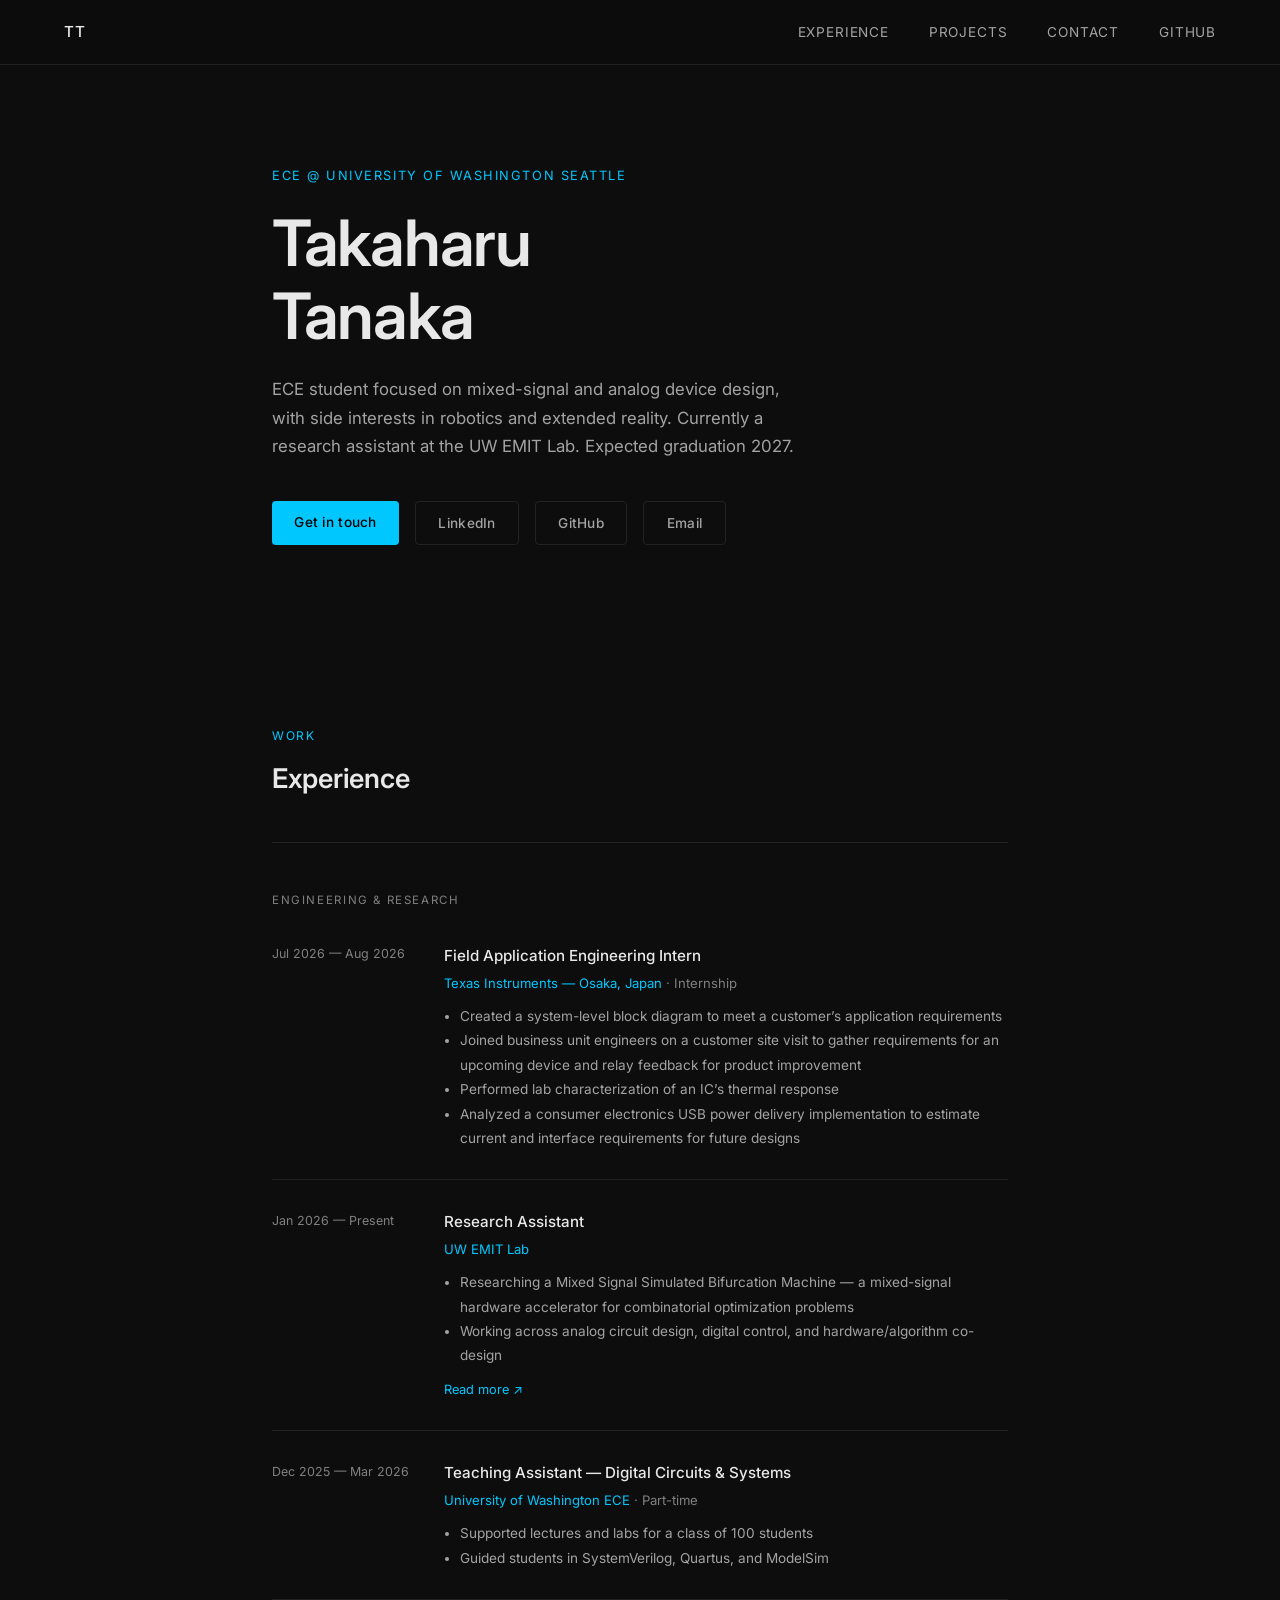
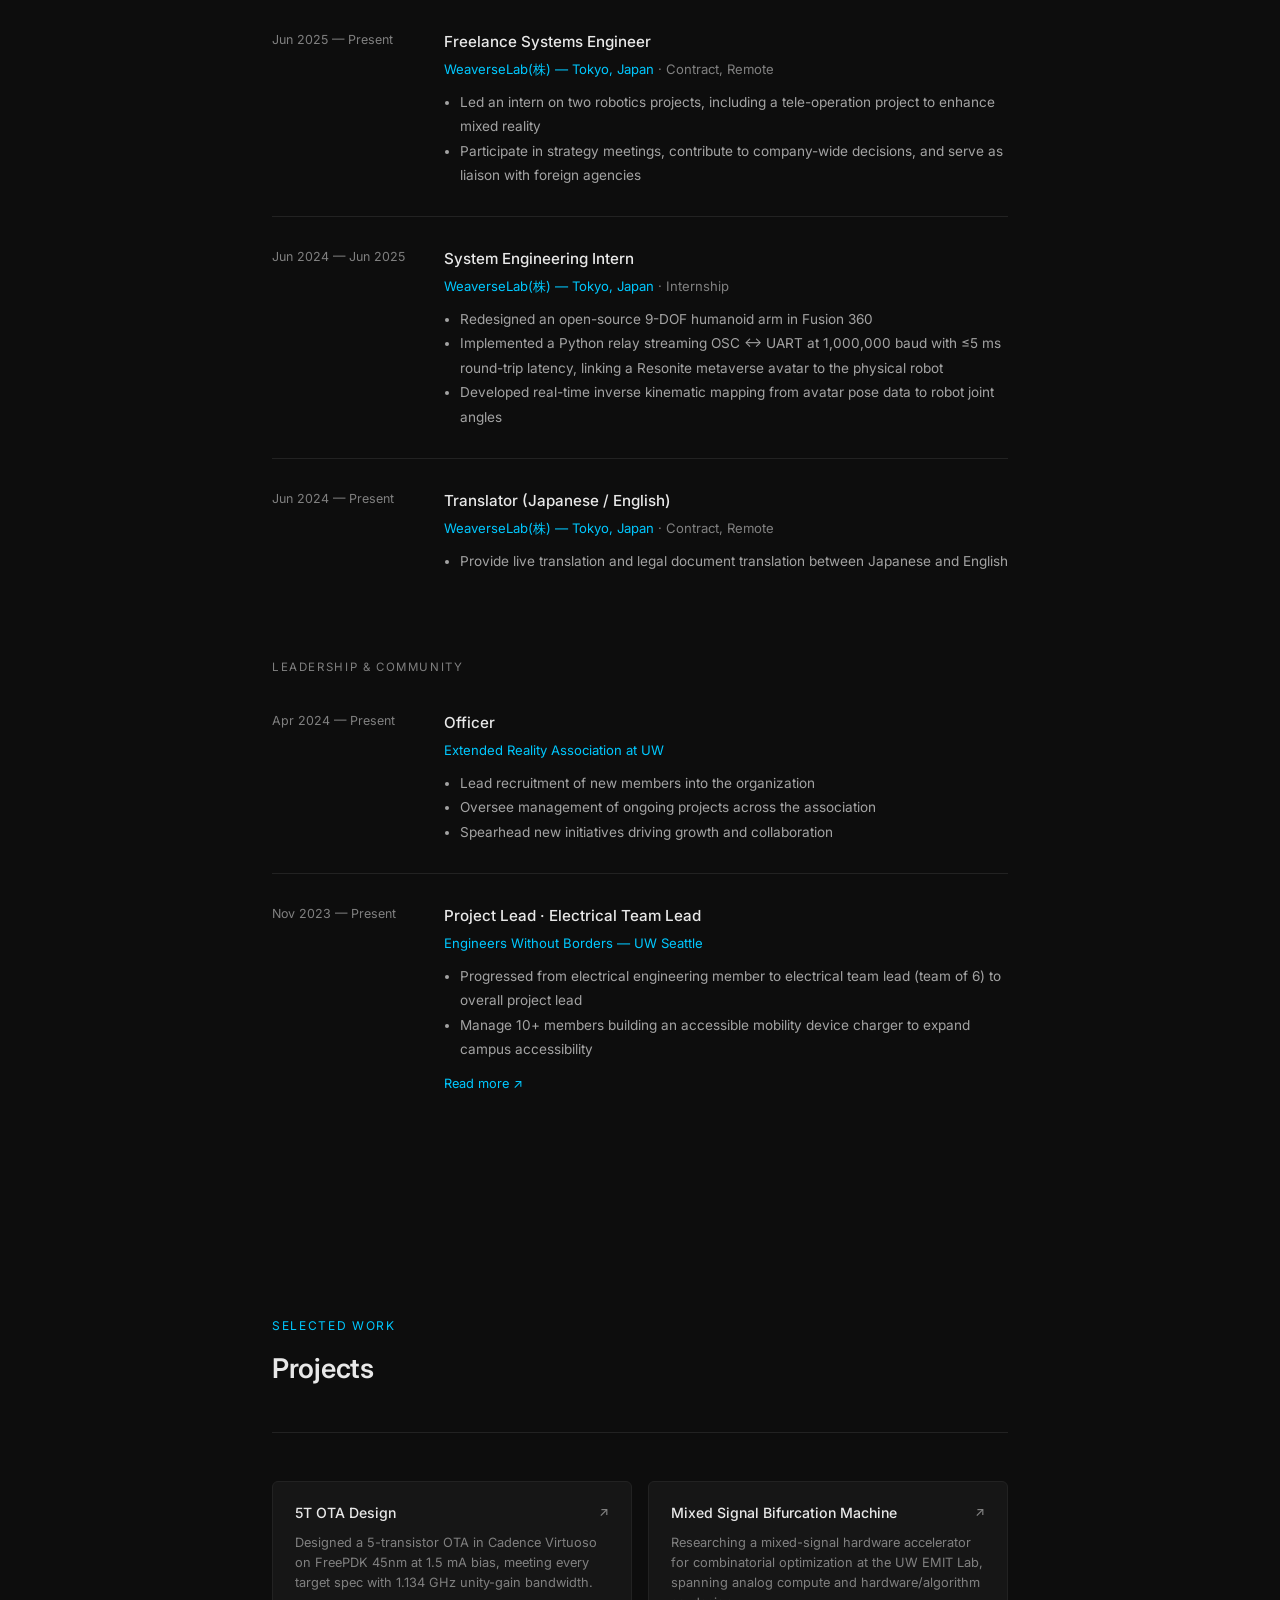
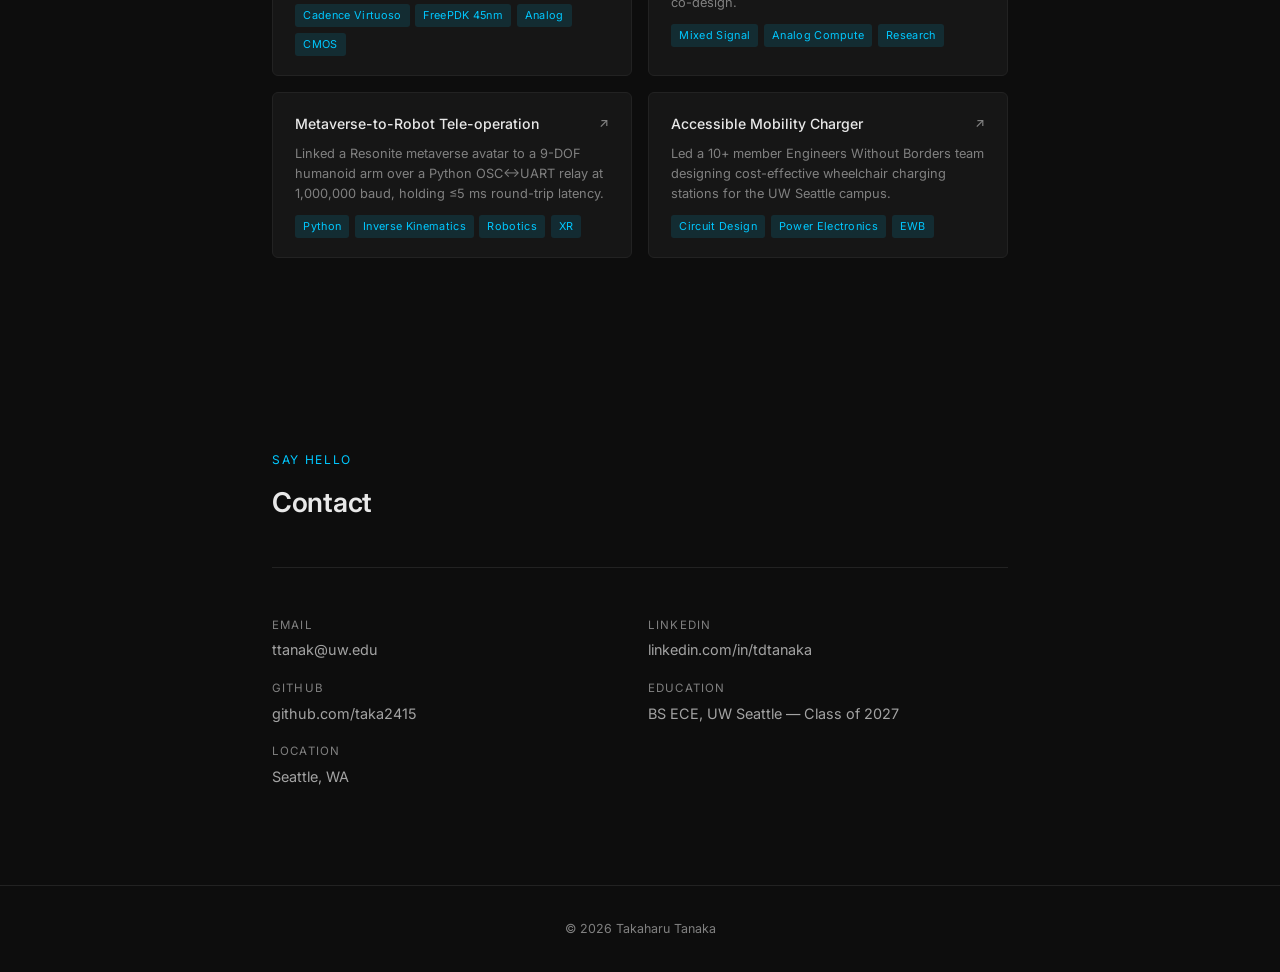
==== index.html @ b6e28c98 "Extract shared stylesheet and fix accessibility, mobile, and metadata gaps - Move the five duplicate" ====
<!DOCTYPE html>
<html lang="en">
<head>
  <meta charset="UTF-8" />
  <meta name="viewport" content="width=device-width, initial-scale=1.0" />
  <title>Takaharu Tanaka — ECE @ UW</title>
  <meta name="description" content="ECE student at the University of Washington focused on mixed-signal and analog design. Research assistant at the UW EMIT Lab, former Texas Instruments FAE intern." />
  <meta property="og:type" content="website" />
  <meta property="og:title" content="Takaharu Tanaka" />
  <meta property="og:description" content="ECE student at the University of Washington focused on mixed-signal and analog design. Research assistant at the UW EMIT Lab, former Texas Instruments FAE intern." />
  <link rel="icon" type="image/svg+xml" href="favicon.svg" />
  <link rel="preconnect" href="https://fonts.googleapis.com" />
  <link rel="preconnect" href="https://fonts.gstatic.com" crossorigin />
  <link href="https://fonts.googleapis.com/css2?family=Inter:wght@400;500;600&display=swap" rel="stylesheet" />
  <link rel="stylesheet" href="style.css" />
</head>
<body>

  <nav>
    <a class="logo" href="#hero">TT</a>
    <ul>
      <li><a href="#experience">Experience</a></li>
      <li><a href="#projects">Projects</a></li>
      <li><a href="#contact">Contact</a></li>
      <li><a href="https://github.com/taka2415" target="_blank" rel="noopener">GitHub</a></li>
    </ul>
  </nav>

  <!-- HERO -->
  <section id="hero">
    <p class="hero-tag">ECE @ University of Washington Seattle</p>
    <h1>Takaharu<br/>Tanaka</h1>
    <p class="hero-desc">
      ECE student focused on mixed-signal and analog device design, with side interests in robotics and extended reality.
      Currently a research assistant at the UW EMIT Lab. Expected graduation 2027.
    </p>
    <div class="hero-links">
      <a class="btn btn-primary" href="#contact">Get in touch</a>
      <a class="btn btn-ghost" href="https://www.linkedin.com/in/tdtanaka" target="_blank" rel="noopener">LinkedIn</a>
      <a class="btn btn-ghost" href="https://github.com/taka2415" target="_blank" rel="noopener">GitHub</a>
      <a class="btn btn-ghost" href="mailto:ttanak@uw.edu">Email</a>
    </div>
  </section>

  <!-- EXPERIENCE -->
  <section id="experience">
    <p class="section-label">Work</p>
    <h2>Experience</h2>
    <div class="divider"></div>
    <p class="group-label">Engineering &amp; Research</p>
    <div class="timeline">

      <div class="timeline-item">
        <div class="timeline-date">Jul 2026 — Aug 2026</div>
        <div class="timeline-content">
          <h3>Field Application Engineering Intern</h3>
          <div class="org-line"><span class="org">Texas Instruments — Osaka, Japan</span> <span class="type">· Internship</span></div>
          <ul>
            <li>Created a system-level block diagram to meet a customer&rsquo;s application requirements</li>
            <li>Joined business unit engineers on a customer site visit to gather requirements for an upcoming device and relay feedback for product improvement</li>
            <li>Performed lab characterization of an IC&rsquo;s thermal response</li>
            <li>Analyzed a consumer electronics USB power delivery implementation to estimate current and interface requirements for future designs</li>
          </ul>
        </div>
      </div>

      <div class="timeline-item">
        <div class="timeline-date">Jan 2026 — Present</div>
        <div class="timeline-content">
          <h3>Research Assistant</h3>
          <div class="org-line"><span class="org">UW EMIT Lab</span></div>
          <ul>
            <li>Researching a Mixed Signal Simulated Bifurcation Machine — a mixed-signal hardware accelerator for combinatorial optimization problems</li>
            <li>Working across analog circuit design, digital control, and hardware/algorithm co-design</li>
          </ul>
          <a class="read-more" href="projects/bifurcation-machine.html">Read more ↗</a>
        </div>
      </div>

      <div class="timeline-item">
        <div class="timeline-date">Dec 2025 — Mar 2026</div>
        <div class="timeline-content">
          <h3>Teaching Assistant — Digital Circuits &amp; Systems</h3>
          <div class="org-line"><span class="org">University of Washington ECE</span> <span class="type">· Part-time</span></div>
          <ul>
            <li>Supported lectures and labs for a class of 100 students</li>
            <li>Guided students in SystemVerilog, Quartus, and ModelSim</li>
          </ul>
        </div>
      </div>

      <div class="timeline-item">
        <div class="timeline-date">Jun 2025 — Present</div>
        <div class="timeline-content">
          <h3>Freelance Systems Engineer</h3>
          <div class="org-line"><span class="org">WeaverseLab(株) — Tokyo, Japan</span> <span class="type">· Contract, Remote</span></div>
          <ul>
            <li>Led an intern on two robotics projects, including a tele-operation project to enhance mixed reality</li>
            <li>Participate in strategy meetings, contribute to company-wide decisions, and serve as liaison with foreign agencies</li>
          </ul>
        </div>
      </div>

      <div class="timeline-item">
        <div class="timeline-date">Jun 2024 — Jun 2025</div>
        <div class="timeline-content">
          <h3>System Engineering Intern</h3>
          <div class="org-line"><span class="org">WeaverseLab(株) — Tokyo, Japan</span> <span class="type">· Internship</span></div>
          <ul>
            <li>Redesigned an open-source 9-DOF humanoid arm in Fusion 360</li>
            <li>Implemented a Python relay streaming OSC ↔ UART at 1,000,000 baud with ≤5 ms round-trip latency, linking a Resonite metaverse avatar to the physical robot</li>
            <li>Developed real-time inverse kinematic mapping from avatar pose data to robot joint angles</li>
          </ul>
        </div>
      </div>

      <div class="timeline-item">
        <div class="timeline-date">Jun 2024 — Present</div>
        <div class="timeline-content">
          <h3>Translator (Japanese / English)</h3>
          <div class="org-line"><span class="org">WeaverseLab(株) — Tokyo, Japan</span> <span class="type">· Contract, Remote</span></div>
          <ul>
            <li>Provide live translation and legal document translation between Japanese and English</li>
          </ul>
        </div>
      </div>

    </div>

    <p class="group-label">Leadership &amp; Community</p>
    <div class="timeline">

      <div class="timeline-item">
        <div class="timeline-date">Apr 2024 — Present</div>
        <div class="timeline-content">
          <h3>Officer</h3>
          <div class="org-line"><span class="org">Extended Reality Association at UW</span></div>
          <ul>
            <li>Lead recruitment of new members into the organization</li>
            <li>Oversee management of ongoing projects across the association</li>
            <li>Spearhead new initiatives driving growth and collaboration</li>
          </ul>
        </div>
      </div>

      <div class="timeline-item">
        <div class="timeline-date">Nov 2023 — Present</div>
        <div class="timeline-content">
          <h3>Project Lead · Electrical Team Lead</h3>
          <div class="org-line"><span class="org">Engineers Without Borders — UW Seattle</span></div>
          <ul>
            <li>Progressed from electrical engineering member to electrical team lead (team of 6) to overall project lead</li>
            <li>Manage 10+ members building an accessible mobility device charger to expand campus accessibility</li>
          </ul>
          <a class="read-more" href="projects/mobility-charger.html">Read more ↗</a>
        </div>
      </div>

    </div>
  </section>

  <!-- PROJECTS -->
  <section id="projects">
    <p class="section-label">Selected Work</p>
    <h2>Projects</h2>
    <div class="divider"></div>

    <div class="projects-grid">

      <a class="card" href="projects/5t-ota.html">
        <h3>5T OTA Design <span class="arrow">↗</span></h3>
        <p>Designed a 5-transistor OTA in Cadence Virtuoso on FreePDK 45nm at 1.5 mA bias, meeting every target spec with 1.134 GHz unity-gain bandwidth.</p>
        <div class="tag-row">
          <span class="tag">Cadence Virtuoso</span>
          <span class="tag">FreePDK 45nm</span>
          <span class="tag">Analog</span>
          <span class="tag">CMOS</span>
        </div>
      </a>

      <a class="card" href="projects/bifurcation-machine.html">
        <h3>Mixed Signal Bifurcation Machine <span class="arrow">↗</span></h3>
        <p>Researching a mixed-signal hardware accelerator for combinatorial optimization at the UW EMIT Lab, spanning analog compute and hardware/algorithm co-design.</p>
        <div class="tag-row">
          <span class="tag">Mixed Signal</span>
          <span class="tag">Analog Compute</span>
          <span class="tag">Research</span>
        </div>
      </a>

      <a class="card" href="projects/tele-operation.html">
        <h3>Metaverse-to-Robot Tele-operation <span class="arrow">↗</span></h3>
        <p>Linked a Resonite metaverse avatar to a 9-DOF humanoid arm over a Python OSC↔UART relay at 1,000,000 baud, holding ≤5 ms round-trip latency.</p>
        <div class="tag-row">
          <span class="tag">Python</span>
          <span class="tag">Inverse Kinematics</span>
          <span class="tag">Robotics</span>
          <span class="tag">XR</span>
        </div>
      </a>

      <a class="card" href="projects/mobility-charger.html">
        <h3>Accessible Mobility Charger <span class="arrow">↗</span></h3>
        <p>Led a 10+ member Engineers Without Borders team designing cost-effective wheelchair charging stations for the UW Seattle campus.</p>
        <div class="tag-row">
          <span class="tag">Circuit Design</span>
          <span class="tag">Power Electronics</span>
          <span class="tag">EWB</span>
        </div>
      </a>

    </div>
  </section>


  <!-- CONTACT -->
  <section id="contact">
    <p class="section-label">Say hello</p>
    <h2>Contact</h2>
    <div class="divider"></div>
    <div class="contact-grid">
      <div class="contact-item">
        <span class="label">Email</span>
        <a href="mailto:ttanak@uw.edu">ttanak@uw.edu</a>
      </div>
      <div class="contact-item">
        <span class="label">LinkedIn</span>
        <a href="https://www.linkedin.com/in/tdtanaka" target="_blank" rel="noopener">linkedin.com/in/tdtanaka</a>
      </div>
      <div class="contact-item">
        <span class="label">GitHub</span>
        <a href="https://github.com/taka2415" target="_blank" rel="noopener">github.com/taka2415</a>
      </div>
      <div class="contact-item">
        <span class="label">Education</span>
        <span class="value">BS ECE, UW Seattle — Class of 2027</span>
      </div>
      <div class="contact-item">
        <span class="label">Location</span>
        <span class="value">Seattle, WA</span>
      </div>
    </div>
  </section>

  <footer>
    &copy; 2026 Takaharu Tanaka
  </footer>

</body>
</html>
---- style.css ----
*, *::before, *::after { box-sizing: border-box; margin: 0; padding: 0; }

:root {
  --bg: #0d0d0d;
  --surface: #161616;
  --border: #222;
  --accent: #00c8ff;
  --accent-dim: rgba(0, 200, 255, 0.12);
  --text: #e8e8e8;
  --muted: #808080;
  --sub: #a3a3a3;
}

html { scroll-behavior: smooth; }

body {
  background: var(--bg);
  color: var(--text);
  font-family: 'Inter', sans-serif;
  font-size: 15px;
  line-height: 1.7;
}

/* NAV */
nav {
  position: fixed;
  top: 0; left: 0; right: 0;
  z-index: 100;
  display: flex;
  justify-content: space-between;
  align-items: center;
  padding: 1.2rem 4rem;
  background: rgba(13, 13, 13, 0.85);
  backdrop-filter: blur(12px);
  border-bottom: 1px solid var(--border);
}

nav .logo {
  font-size: 0.95rem;
  font-weight: 500;
  letter-spacing: 0.04em;
  color: var(--text);
  text-decoration: none;
}

nav ul {
  list-style: none;
  display: flex;
  gap: 2.5rem;
}

nav ul a {
  color: var(--sub);
  text-decoration: none;
  font-size: 0.85rem;
  letter-spacing: 0.06em;
  text-transform: uppercase;
  transition: color 0.2s;
}

nav ul a:hover { color: var(--accent); }

/* SECTIONS */
section {
  max-width: 800px;
  margin: 0 auto;
  padding: 6rem 2rem;
}

/* HERO */
#hero {
  min-height: 70vh;
  display: flex;
  flex-direction: column;
  justify-content: center;
  padding-top: 8rem;
  padding-bottom: 3rem;
}

.hero-tag {
  font-size: 0.8rem;
  letter-spacing: 0.12em;
  text-transform: uppercase;
  color: var(--accent);
  margin-bottom: 1.2rem;
}

h1 {
  font-size: clamp(2.4rem, 6vw, 4rem);
  font-weight: 600;
  line-height: 1.15;
  letter-spacing: -0.02em;
  margin-bottom: 1.4rem;
}

.hero-desc {
  font-size: 1.05rem;
  color: var(--sub);
  max-width: 540px;
  margin-bottom: 2.5rem;
}

.hero-links {
  display: flex;
  gap: 1rem;
  flex-wrap: wrap;
}

.btn {
  display: inline-block;
  padding: 0.6rem 1.4rem;
  border-radius: 4px;
  font-size: 0.85rem;
  font-weight: 500;
  text-decoration: none;
  transition: all 0.2s;
  letter-spacing: 0.02em;
}

.btn-primary {
  background: var(--accent);
  color: #000;
}

.btn-primary:hover { opacity: 0.85; }

.btn-ghost {
  border: 1px solid var(--border);
  color: var(--sub);
}

.btn-ghost:hover { border-color: var(--accent); color: var(--accent); }

/* SECTION HEADINGS */
.section-label {
  font-size: 0.75rem;
  letter-spacing: 0.14em;
  text-transform: uppercase;
  color: var(--accent);
  margin-bottom: 0.6rem;
}

h2 {
  font-size: 1.7rem;
  font-weight: 600;
  letter-spacing: -0.01em;
  margin-bottom: 2.5rem;
  color: var(--text);
}

/* DIVIDER */
.divider {
  width: 100%;
  height: 1px;
  background: var(--border);
  margin-bottom: 3rem;
}

/* EXPERIENCE */
.timeline { display: flex; flex-direction: column; gap: 0; }

.timeline-item {
  display: grid;
  grid-template-columns: 140px 1fr;
  gap: 0 2rem;
  padding: 1.8rem 0;
  border-bottom: 1px solid var(--border);
}

.timeline-item:last-child { border-bottom: none; }

.timeline-date {
  font-size: 0.78rem;
  color: var(--muted);
  padding-top: 0.15rem;
  line-height: 1.5;
}

.timeline-content h3 {
  font-size: 0.95rem;
  font-weight: 500;
  color: var(--text);
  margin-bottom: 0.2rem;
}

.timeline-content .org-line {
  font-size: 0.82rem;
  margin-bottom: 0.6rem;
}

.timeline-content .org { color: var(--accent); }

.timeline-content .type { color: var(--muted); }

.group-label {
  font-size: 0.72rem;
  letter-spacing: 0.14em;
  text-transform: uppercase;
  color: var(--muted);
  margin-bottom: 0.2rem;
}

.timeline + .group-label { margin-top: 3.5rem; }

.timeline-content .read-more {
  display: inline-block;
  margin-top: 0.7rem;
  font-size: 0.8rem;
  color: var(--accent);
  text-decoration: none;
}

.timeline-content .read-more:hover { text-decoration: underline; }

.timeline-content p {
  font-size: 0.85rem;
  color: var(--sub);
  line-height: 1.65;
}

.timeline-content p a {
  color: var(--accent);
  text-decoration: none;
  white-space: nowrap;
}

.timeline-content p a:hover { text-decoration: underline; }

.timeline-content ul {
  margin-top: 0.4rem;
  padding-left: 1rem;
  font-size: 0.85rem;
  color: var(--sub);
  line-height: 1.8;
}

/* PROJECTS (cards) */
.projects-grid {
  display: grid;
  grid-template-columns: 1fr 1fr;
  gap: 1rem;
}

.card {
  background: var(--surface);
  border: 1px solid var(--border);
  border-radius: 6px;
  padding: 1.2rem 1.4rem;
  text-decoration: none;
  display: flex;
  flex-direction: column;
  gap: 0.5rem;
  transition: border-color 0.2s, transform 0.2s;
}

.card:hover { border-color: var(--accent); transform: translateY(-2px); }

.card h3 {
  font-size: 0.88rem;
  font-weight: 500;
  color: var(--text);
  display: flex;
  justify-content: space-between;
  align-items: flex-start;
  gap: 0.5rem;
}

.card h3 .arrow {
  color: var(--muted);
  font-size: 0.8rem;
  flex-shrink: 0;
  transition: color 0.2s;
}

.card:hover h3 .arrow { color: var(--accent); }

.card p {
  font-size: 0.8rem;
  color: var(--muted);
  line-height: 1.55;
}

.tag-row { display: flex; flex-wrap: wrap; gap: 0.35rem; margin-top: 0.2rem; }

.tag {
  font-size: 0.68rem;
  background: var(--accent-dim);
  color: var(--accent);
  padding: 0.15rem 0.5rem;
  border-radius: 3px;
  letter-spacing: 0.03em;
}

/* CONTACT */
.contact-grid {
  display: grid;
  grid-template-columns: 1fr 1fr;
  gap: 1rem;
}

.contact-item {
  display: flex;
  flex-direction: column;
  gap: 0.2rem;
}

.contact-item .label {
  font-size: 0.72rem;
  text-transform: uppercase;
  letter-spacing: 0.1em;
  color: var(--muted);
}

.contact-item a,
.contact-item .value {
  color: var(--sub);
  text-decoration: none;
  font-size: 0.9rem;
  transition: color 0.2s;
}

.contact-item a:hover { color: var(--accent); }

/* FOOTER */
footer {
  text-align: center;
  padding: 2rem;
  font-size: 0.78rem;
  color: var(--muted);
  border-top: 1px solid var(--border);
}

/* PROJECT PAGES (body.project) */
.project nav a {
  color: var(--sub);
  text-decoration: none;
  font-size: 0.85rem;
  transition: color 0.2s;
}

.project nav a:hover { color: var(--accent); }

.project main { max-width: 760px; margin: 0 auto; padding: 8rem 2rem 6rem; }

.project-tag {
  font-size: 0.75rem;
  letter-spacing: 0.12em;
  text-transform: uppercase;
  color: var(--accent);
  margin-bottom: 0.8rem;
}

.project h1 {
  font-size: clamp(1.8rem, 4vw, 2.6rem);
  line-height: 1.3;
  margin-bottom: 0.8rem;
}

.project h2 { font-size: 1.05rem; font-weight: 500; letter-spacing: normal; margin-bottom: 1rem; }

.project p { font-size: 0.9rem; color: var(--sub); line-height: 1.75; margin-bottom: 1rem; }

.project p.project-tag { font-size: 0.75rem; color: var(--accent); line-height: 1.7; margin-bottom: 0.8rem; }

.project main ul { padding-left: 1.2rem; margin-bottom: 1rem; }

.project main ul li { font-size: 0.9rem; color: var(--sub); line-height: 1.8; }

.project .divider { margin: 2.5rem 0; }

.project .tag-row { gap: 0.4rem; margin-top: 0.5rem; }

.project .tag { font-size: 0.72rem; padding: 0.2rem 0.6rem; }

.meta { font-size: 0.82rem; color: var(--muted); margin-bottom: 2.5rem; }

.meta span { display: inline-block; margin-right: 1.2rem; }

.highlight-box {
  background: var(--surface);
  border: 1px solid var(--border);
  border-left: 3px solid var(--accent);
  border-radius: 4px;
  padding: 1.2rem 1.4rem;
  margin-bottom: 1.5rem;
}

.highlight-box p { margin-bottom: 0; }

.highlight-box strong { color: var(--text); }

.table-wrap { overflow-x: auto; margin-bottom: 1.5rem; }

.specs-table { width: 100%; border-collapse: collapse; font-size: 0.82rem; }

.specs-table thead tr { border-bottom: 1px solid var(--border); }

.specs-table th {
  text-align: left;
  padding: 0.5rem 0.8rem;
  color: var(--muted);
  font-weight: 500;
  font-size: 0.72rem;
  letter-spacing: 0.08em;
  text-transform: uppercase;
}

.specs-table td { padding: 0.5rem 0.8rem; color: var(--sub); border-bottom: 1px solid rgba(34, 34, 34, 0.6); }

.specs-table td:last-child { color: var(--accent); font-variant-numeric: tabular-nums; }

.specs-table tr:last-child td { border-bottom: none; }

.stat-row { display: grid; grid-template-columns: repeat(3, 1fr); gap: 1rem; margin-bottom: 1.5rem; }

.stat { background: var(--surface); border: 1px solid var(--border); border-radius: 6px; padding: 1rem; text-align: center; }

.stat .value { font-size: 1.3rem; font-weight: 600; color: var(--accent); display: block; }

.stat .label { font-size: 0.72rem; color: var(--muted); text-transform: uppercase; letter-spacing: 0.08em; }

.role-timeline { display: flex; flex-direction: column; gap: 0; }

.role-item { display: grid; grid-template-columns: 150px 1fr; gap: 0 1.5rem; padding: 1.2rem 0; border-bottom: 1px solid var(--border); }

.role-item:last-child { border-bottom: none; }

.role-date { font-size: 0.78rem; color: var(--muted); }

.role-content h3 { font-size: 0.88rem; font-weight: 500; color: var(--text); margin-bottom: 0.3rem; }

.role-content p { margin-bottom: 0; }

/* RESPONSIVE */
@media (max-width: 640px) {
  nav { padding: 1rem 1.25rem; }
  nav ul { gap: 1rem; }
  nav ul a { font-size: 0.75rem; letter-spacing: 0.04em; }
  .timeline-item { grid-template-columns: 1fr; gap: 0.3rem; }
  .projects-grid { grid-template-columns: 1fr; }
  .contact-grid { grid-template-columns: 1fr; }
  .project main { padding: 6.5rem 1.25rem 4rem; }
  .role-item { grid-template-columns: 1fr; gap: 0.3rem; }
  .stat-row { gap: 0.5rem; }
  .stat { padding: 0.8rem 0.4rem; }
  .stat .value { font-size: 1.05rem; }
  .stat .label { font-size: 0.62rem; letter-spacing: 0.04em; display: block; line-height: 1.4; }
}
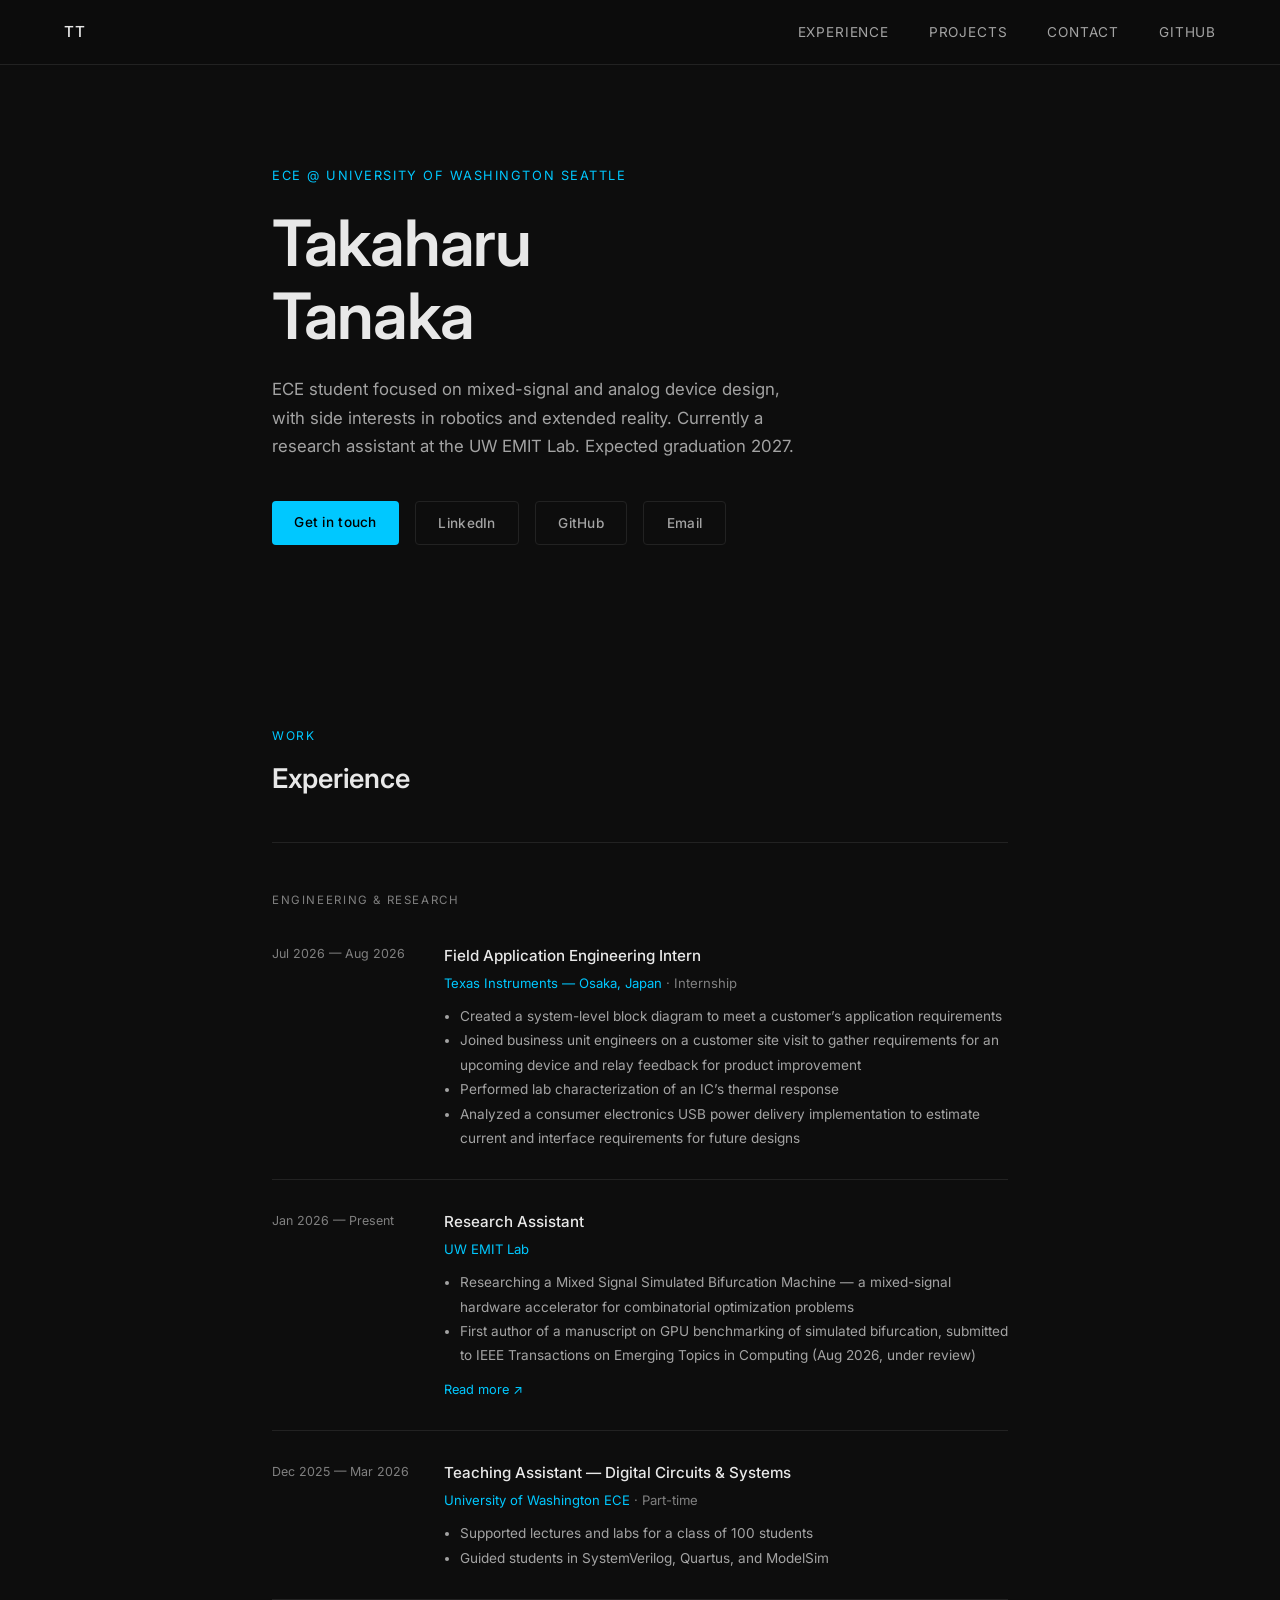
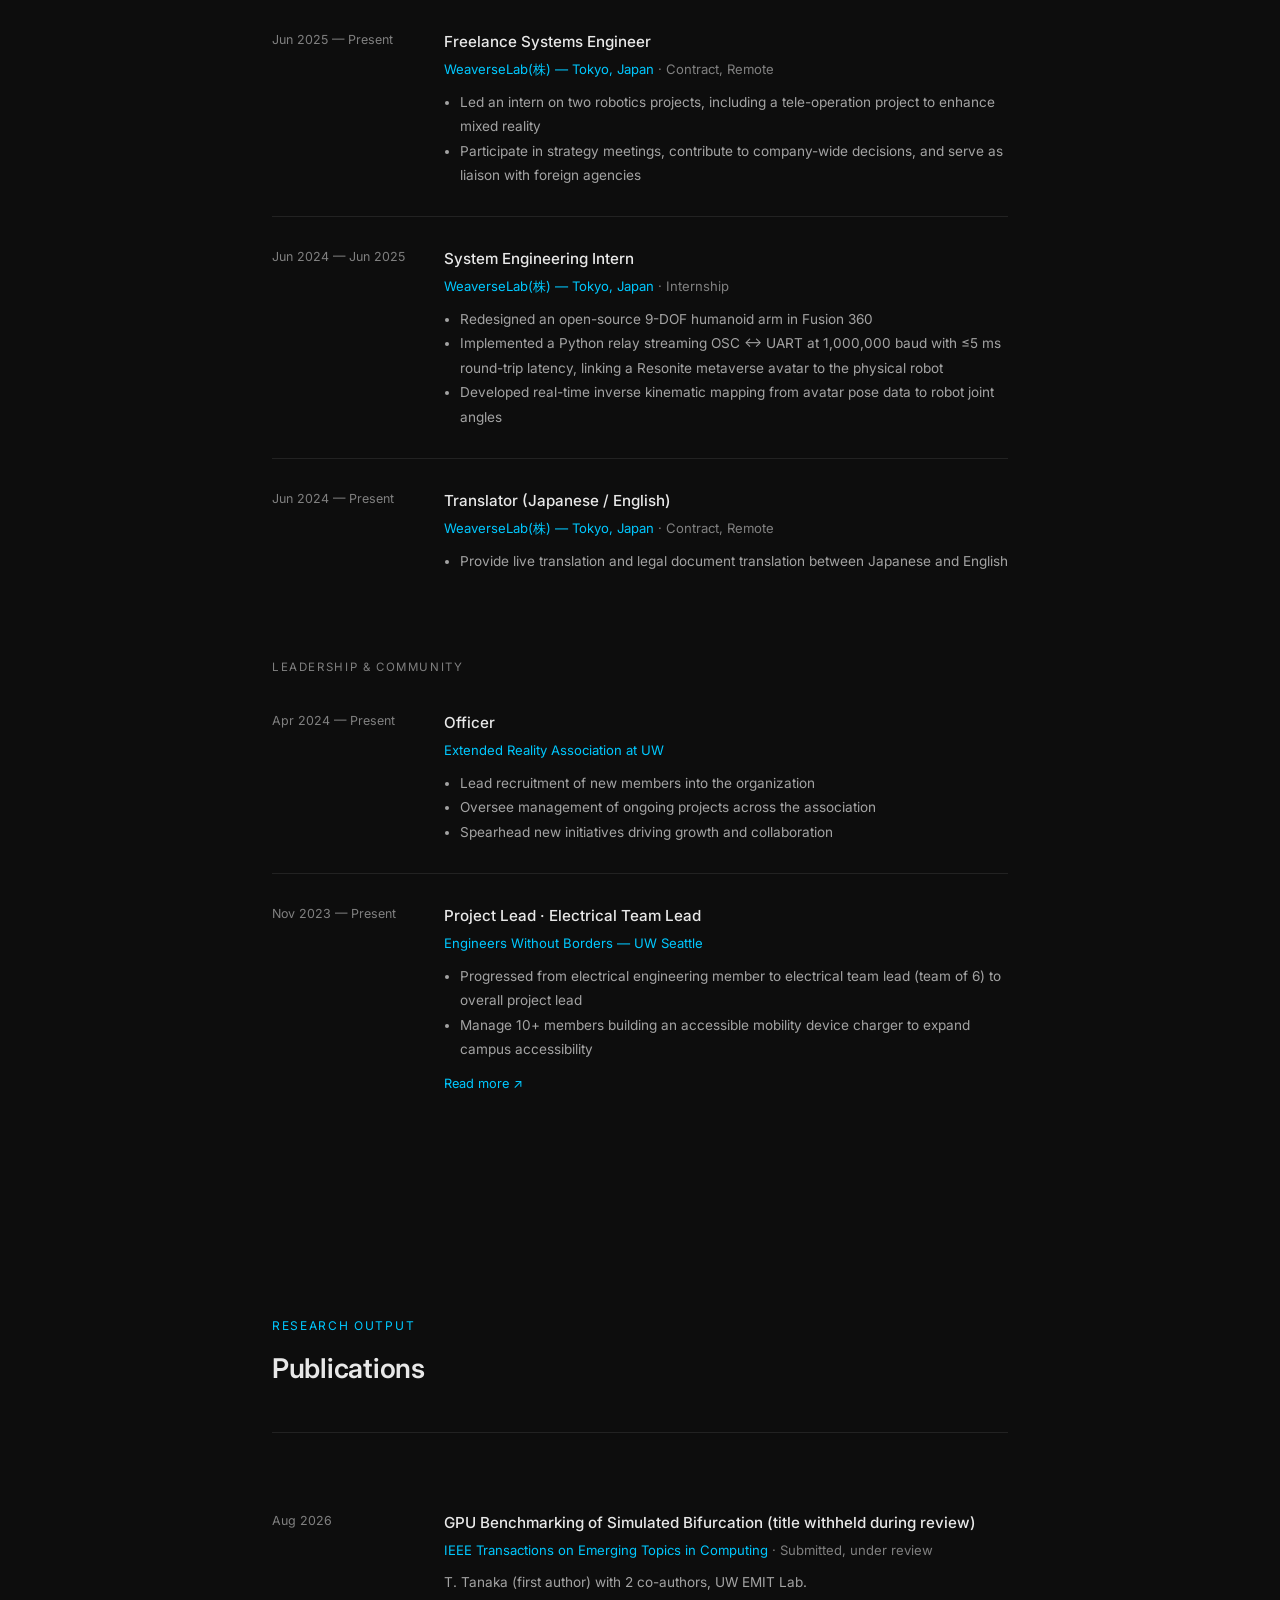
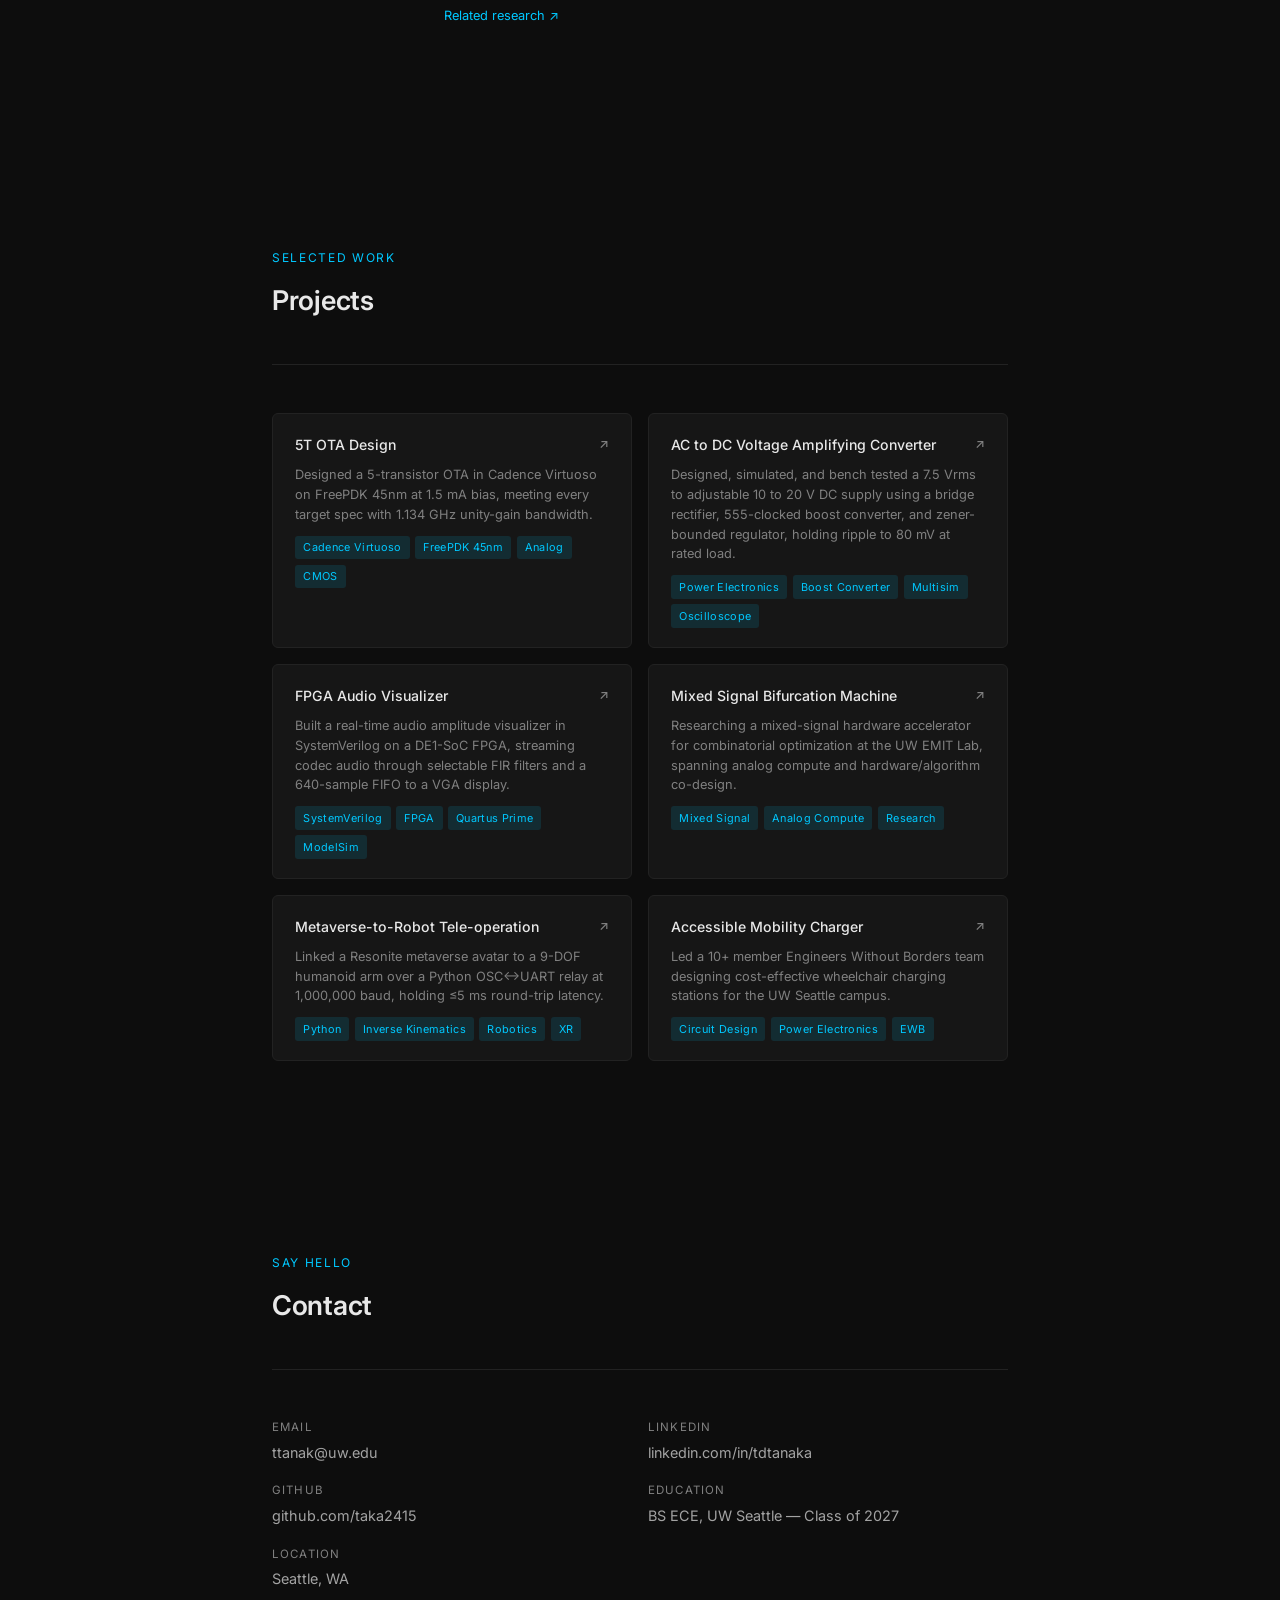
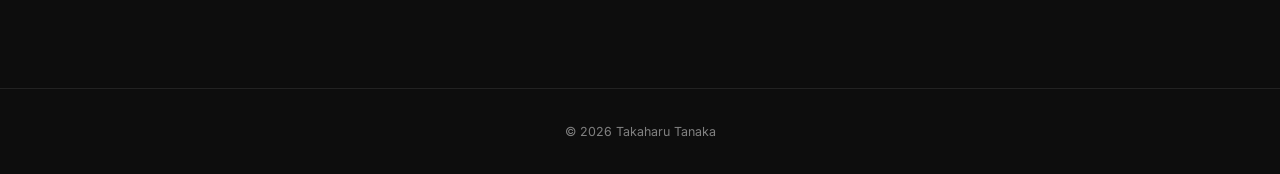
==== commit 56d23f4a: "Add publication entry and two course projects with figures - Publications section: first-author manu" ====
--- a/index.html
+++ b/index.html
@@ -71,7 +71,7 @@
           <div class="org-line"><span class="org">UW EMIT Lab</span></div>
           <ul>
             <li>Researching a Mixed Signal Simulated Bifurcation Machine — a mixed-signal hardware accelerator for combinatorial optimization problems</li>
-            <li>Working across analog circuit design, digital control, and hardware/algorithm co-design</li>
+            <li>First author of a manuscript on GPU benchmarking of simulated bifurcation, submitted to IEEE Transactions on Emerging Topics in Computing (Aug 2026, under review)</li>
           </ul>
           <a class="read-more" href="projects/bifurcation-machine.html">Read more ↗</a>
         </div>
@@ -153,6 +153,26 @@
             <li>Manage 10+ members building an accessible mobility device charger to expand campus accessibility</li>
           </ul>
           <a class="read-more" href="projects/mobility-charger.html">Read more ↗</a>
+        </div>
+      </div>
+
+    </div>
+  </section>
+
+  <!-- PUBLICATIONS -->
+  <section id="publications">
+    <p class="section-label">Research Output</p>
+    <h2>Publications</h2>
+    <div class="divider"></div>
+    <div class="timeline">
+
+      <div class="timeline-item">
+        <div class="timeline-date">Aug 2026</div>
+        <div class="timeline-content">
+          <h3>GPU Benchmarking of Simulated Bifurcation (title withheld during review)</h3>
+          <div class="org-line"><span class="org">IEEE Transactions on Emerging Topics in Computing</span> <span class="type">· Submitted, under review</span></div>
+          <p>T. Tanaka (first author) with 2 co-authors, UW EMIT Lab.</p>
+          <a class="read-more" href="projects/bifurcation-machine.html">Related research ↗</a>
         </div>
       </div>
 
@@ -178,6 +198,28 @@
         </div>
       </a>
 
+      <a class="card" href="projects/ac-dc-converter.html">
+        <h3>AC to DC Voltage Amplifying Converter <span class="arrow">↗</span></h3>
+        <p>Designed, simulated, and bench tested a 7.5 Vrms to adjustable 10 to 20 V DC supply using a bridge rectifier, 555-clocked boost converter, and zener-bounded regulator, holding ripple to 80 mV at rated load.</p>
+        <div class="tag-row">
+          <span class="tag">Power Electronics</span>
+          <span class="tag">Boost Converter</span>
+          <span class="tag">Multisim</span>
+          <span class="tag">Oscilloscope</span>
+        </div>
+      </a>
+
+      <a class="card" href="projects/audio-visualizer.html">
+        <h3>FPGA Audio Visualizer <span class="arrow">↗</span></h3>
+        <p>Built a real-time audio amplitude visualizer in SystemVerilog on a DE1-SoC FPGA, streaming codec audio through selectable FIR filters and a 640-sample FIFO to a VGA display.</p>
+        <div class="tag-row">
+          <span class="tag">SystemVerilog</span>
+          <span class="tag">FPGA</span>
+          <span class="tag">Quartus Prime</span>
+          <span class="tag">ModelSim</span>
+        </div>
+      </a>
+
       <a class="card" href="projects/bifurcation-machine.html">
         <h3>Mixed Signal Bifurcation Machine <span class="arrow">↗</span></h3>
         <p>Researching a mixed-signal hardware accelerator for combinatorial optimization at the UW EMIT Lab, spanning analog compute and hardware/algorithm co-design.</p>
--- a/style.css
+++ b/style.css
@@ -388,6 +388,22 @@
 .highlight-box p { margin-bottom: 0; }
 
 .highlight-box strong { color: var(--text); }
+
+.project main li strong { color: var(--text); font-weight: 500; }
+
+figure { margin: 1.5rem 0; }
+
+figure img {
+  display: block;
+  width: 100%;
+  height: auto;
+  border: 1px solid var(--border);
+  border-radius: 6px;
+}
+
+figure img.on-white { background: #fff; padding: 0.5rem; }
+
+figcaption { font-size: 0.78rem; color: var(--muted); margin-top: 0.5rem; line-height: 1.5; }
 
 .table-wrap { overflow-x: auto; margin-bottom: 1.5rem; }
 
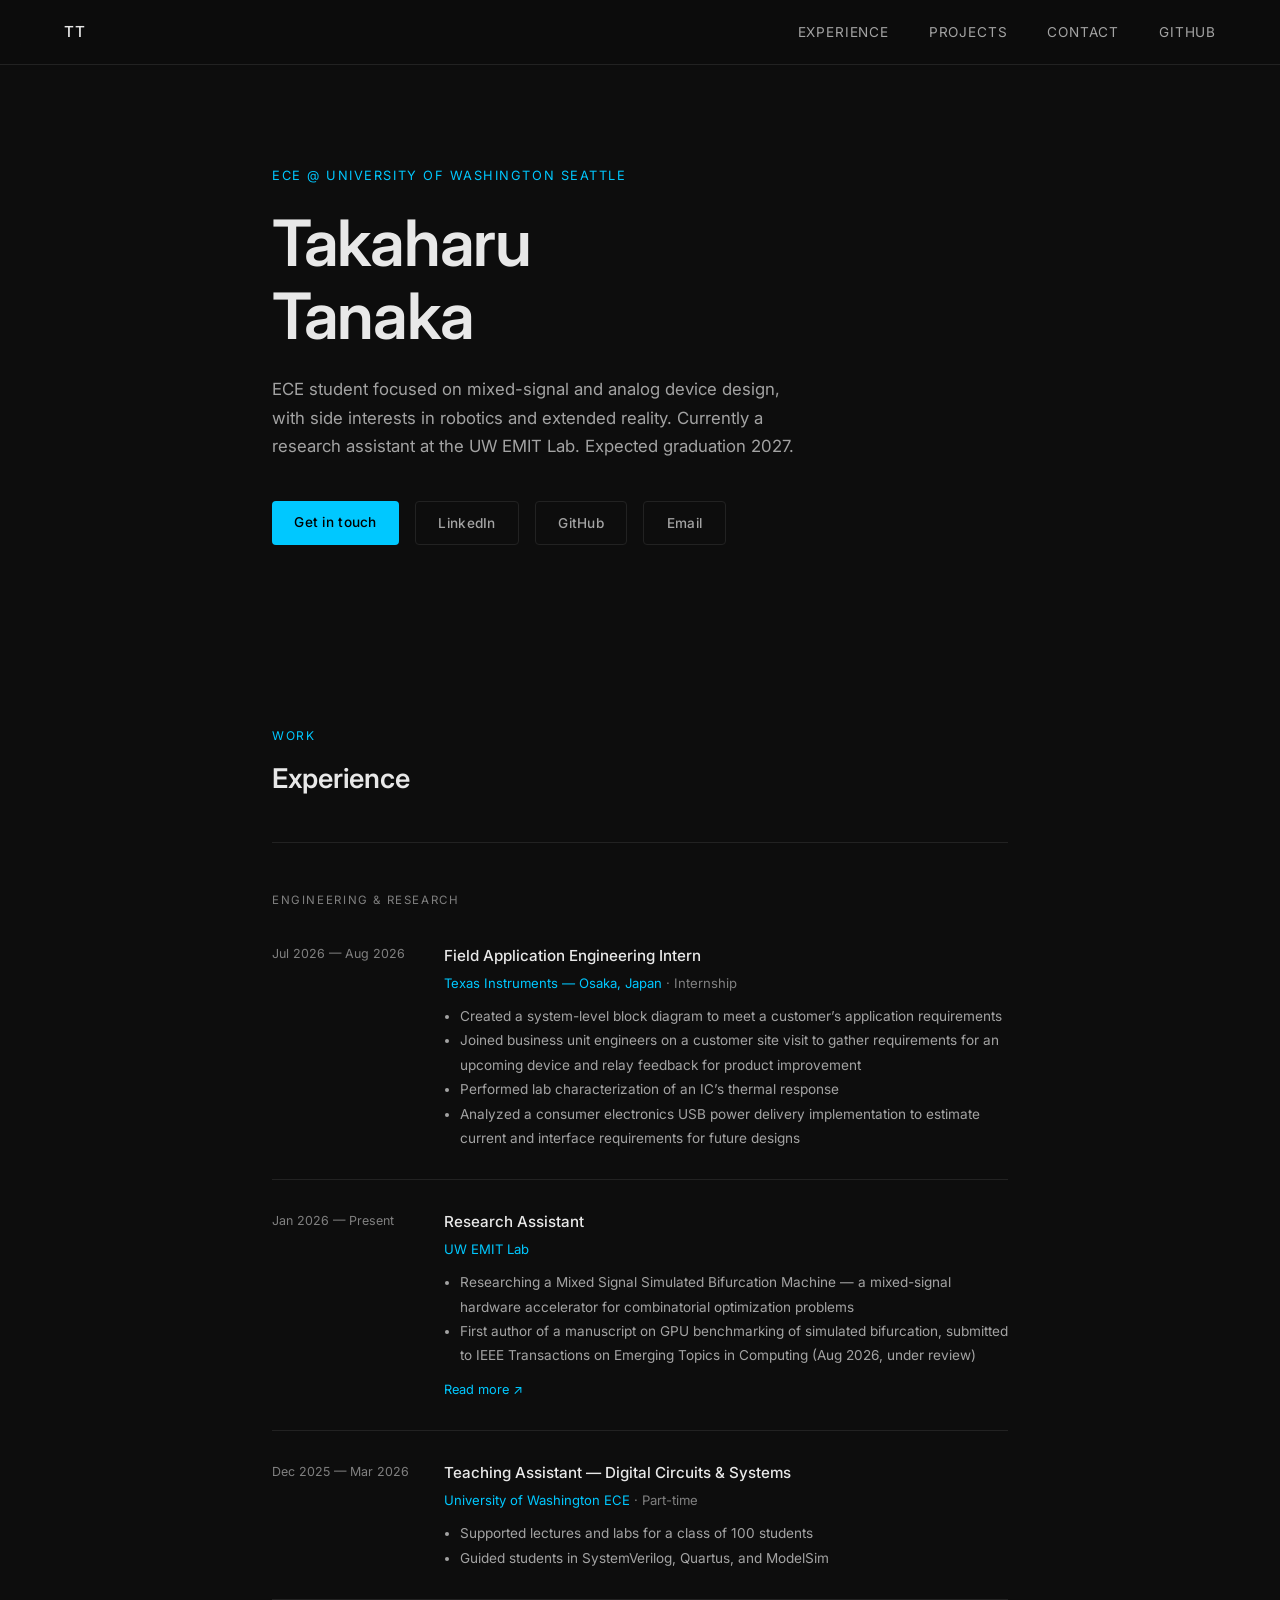
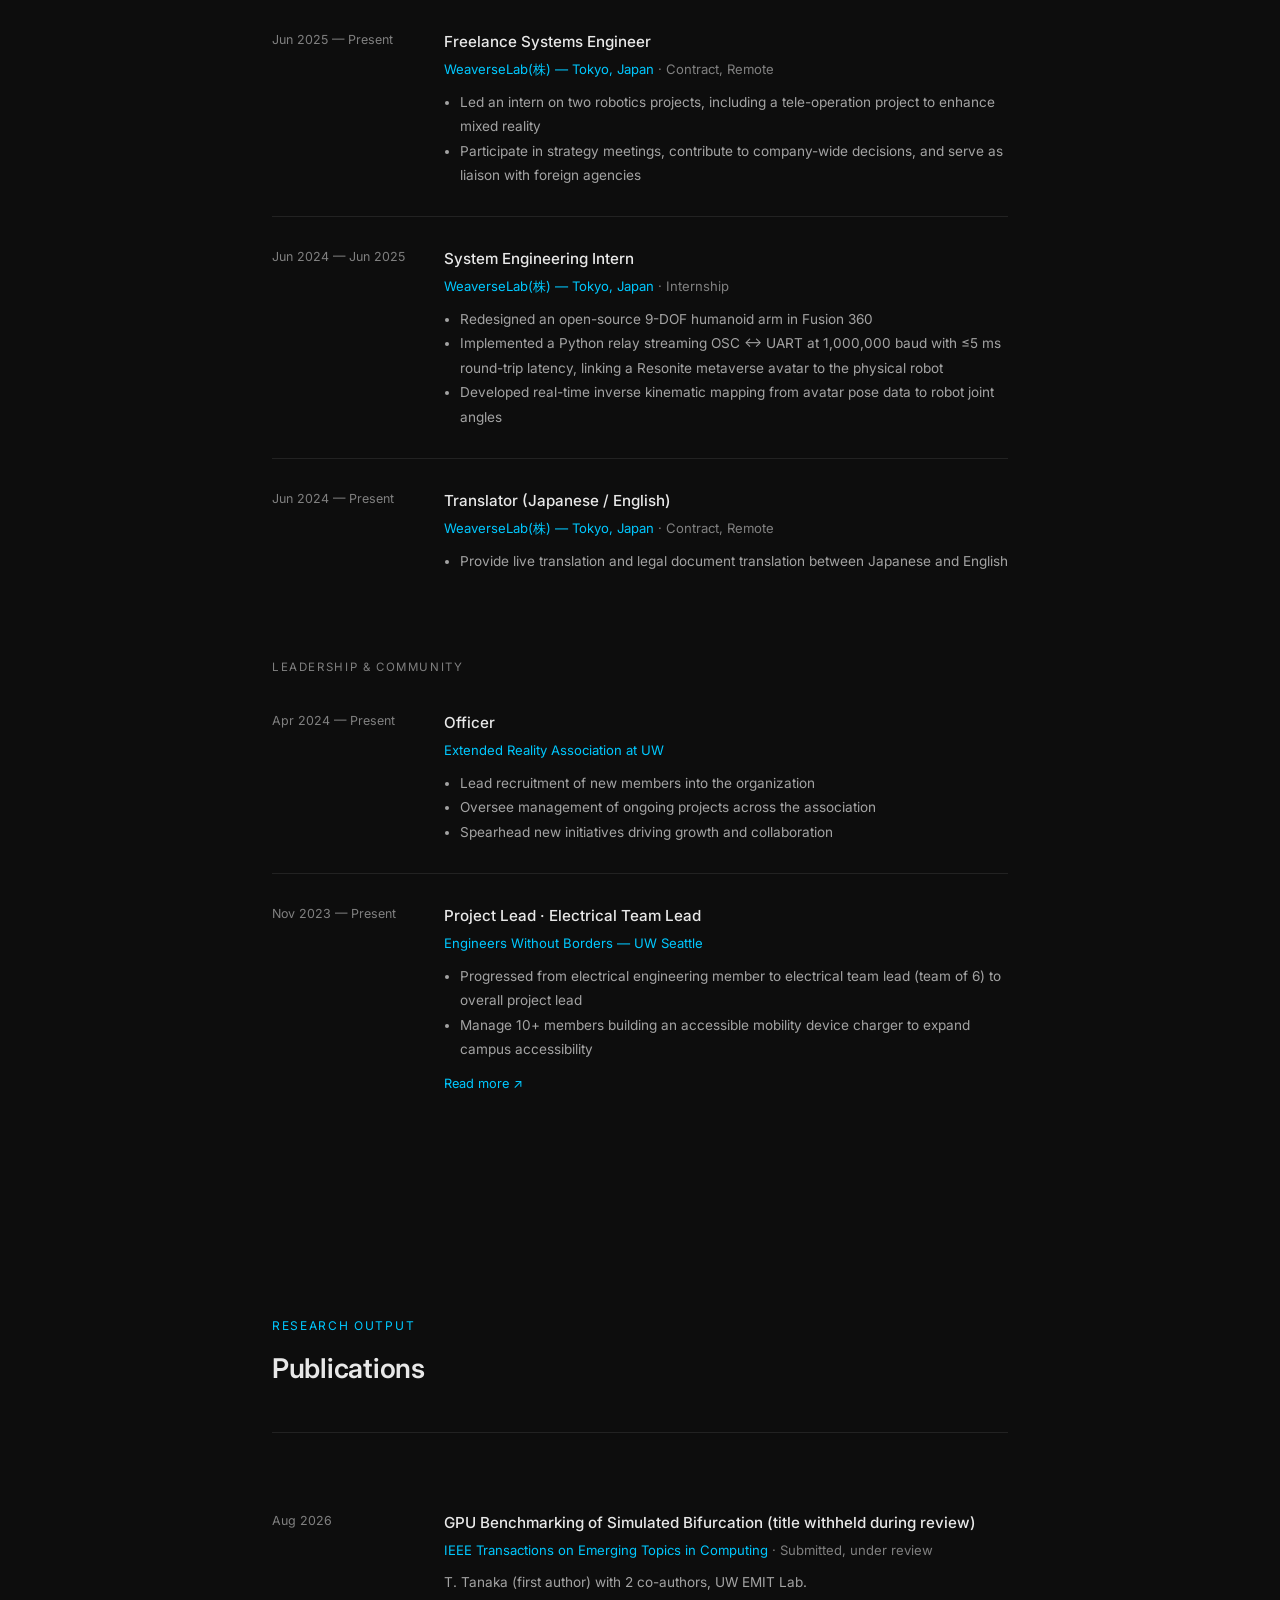
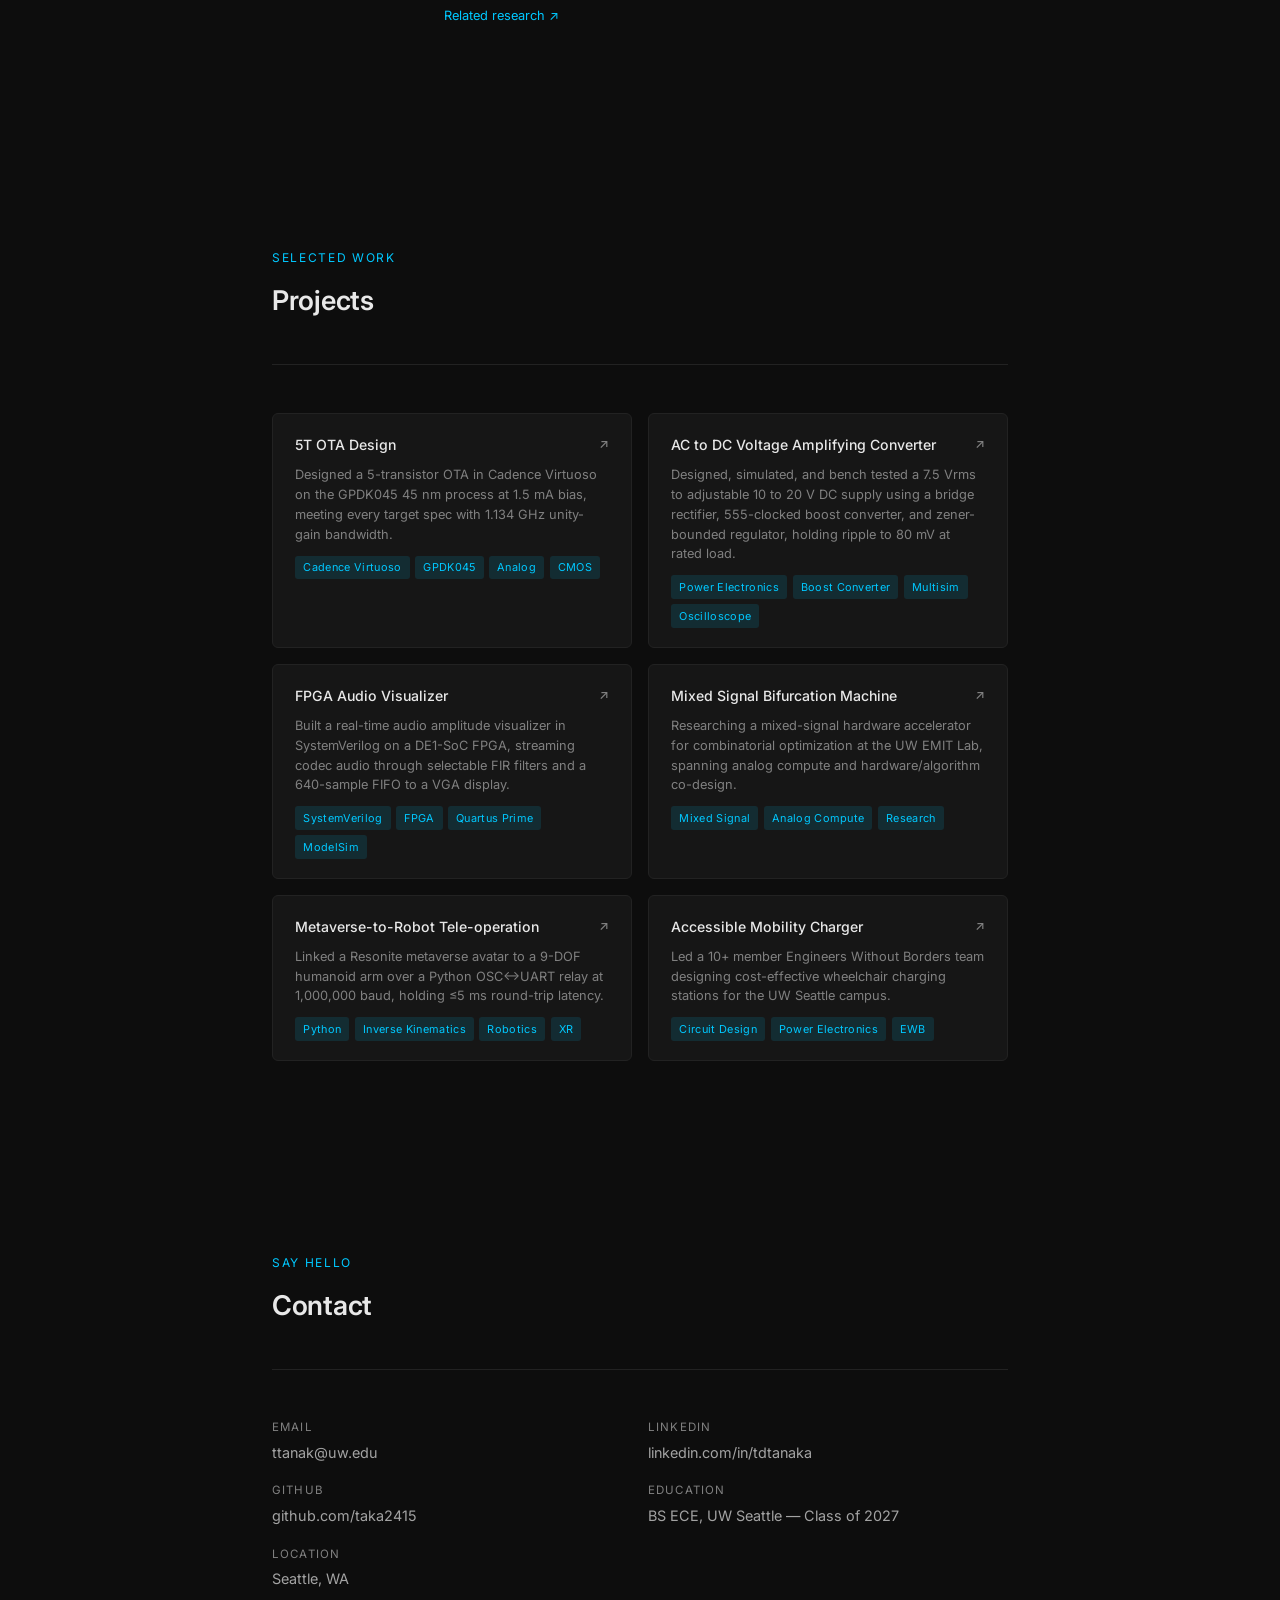
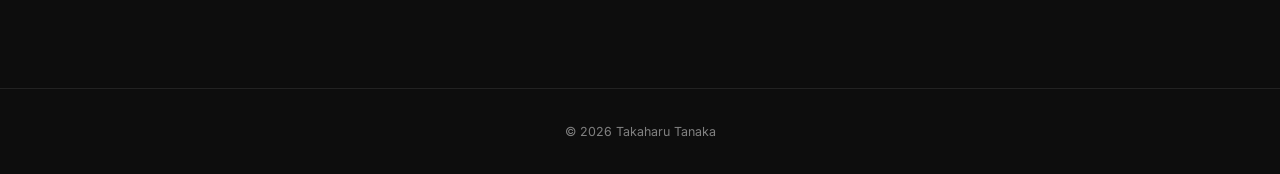
==== commit da775445: "Correct OTA process name from FreePDK to Cadence GPDK045 Co-Authored-By: Claude Fable 5.1 <noreply@a" ====
--- a/index.html
+++ b/index.html
@@ -189,10 +189,10 @@
 
       <a class="card" href="projects/5t-ota.html">
         <h3>5T OTA Design <span class="arrow">↗</span></h3>
-        <p>Designed a 5-transistor OTA in Cadence Virtuoso on FreePDK 45nm at 1.5 mA bias, meeting every target spec with 1.134 GHz unity-gain bandwidth.</p>
+        <p>Designed a 5-transistor OTA in Cadence Virtuoso on the GPDK045 45 nm process at 1.5 mA bias, meeting every target spec with 1.134 GHz unity-gain bandwidth.</p>
         <div class="tag-row">
           <span class="tag">Cadence Virtuoso</span>
-          <span class="tag">FreePDK 45nm</span>
+          <span class="tag">GPDK045</span>
           <span class="tag">Analog</span>
           <span class="tag">CMOS</span>
         </div>
--- a/style.css
+++ b/style.css
@@ -402,6 +402,12 @@
 }
 
 figure img.on-white { background: #fff; padding: 0.5rem; }
+
+figure img.narrow { max-width: 520px; margin: 0 auto; }
+
+figure .img-scroll { overflow-x: auto; border: 1px solid var(--border); border-radius: 6px; }
+
+figure .img-scroll img { width: 1100px; max-width: none; border: none; border-radius: 0; }
 
 figcaption { font-size: 0.78rem; color: var(--muted); margin-top: 0.5rem; line-height: 1.5; }
 
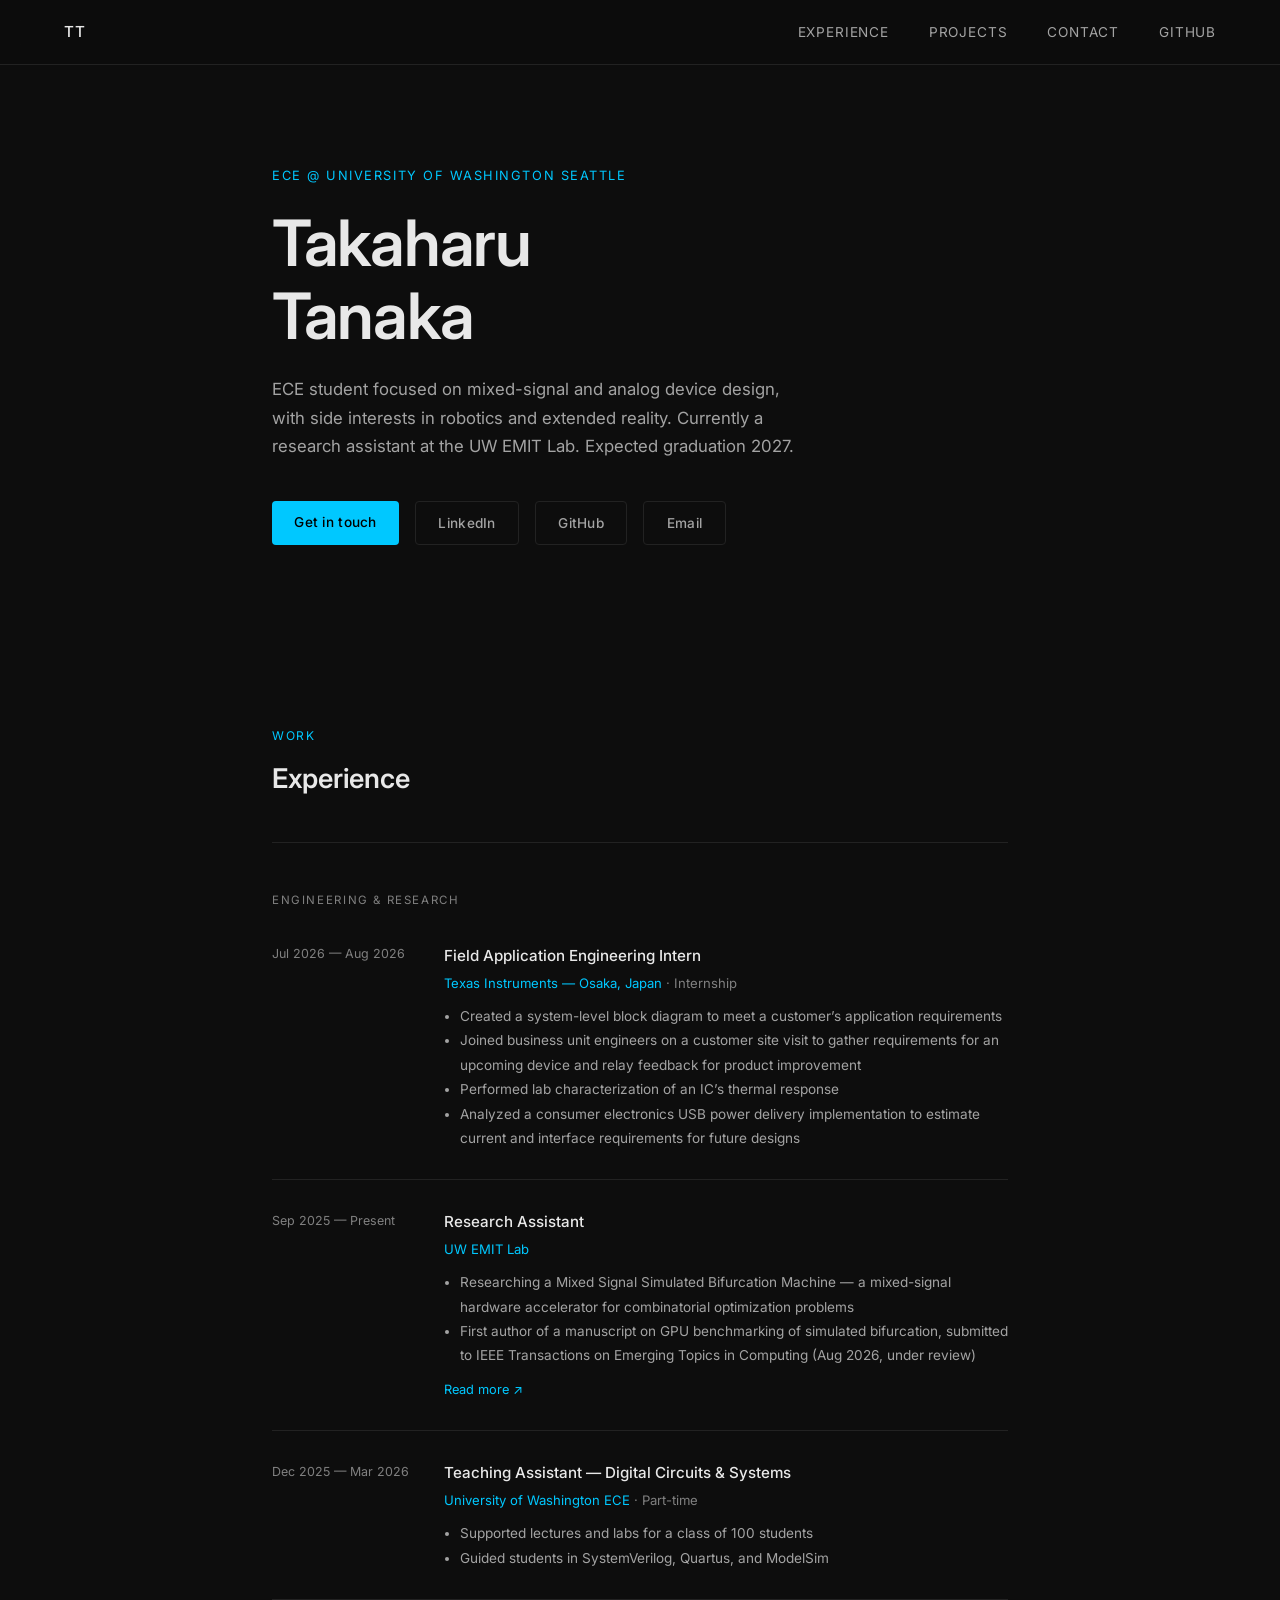
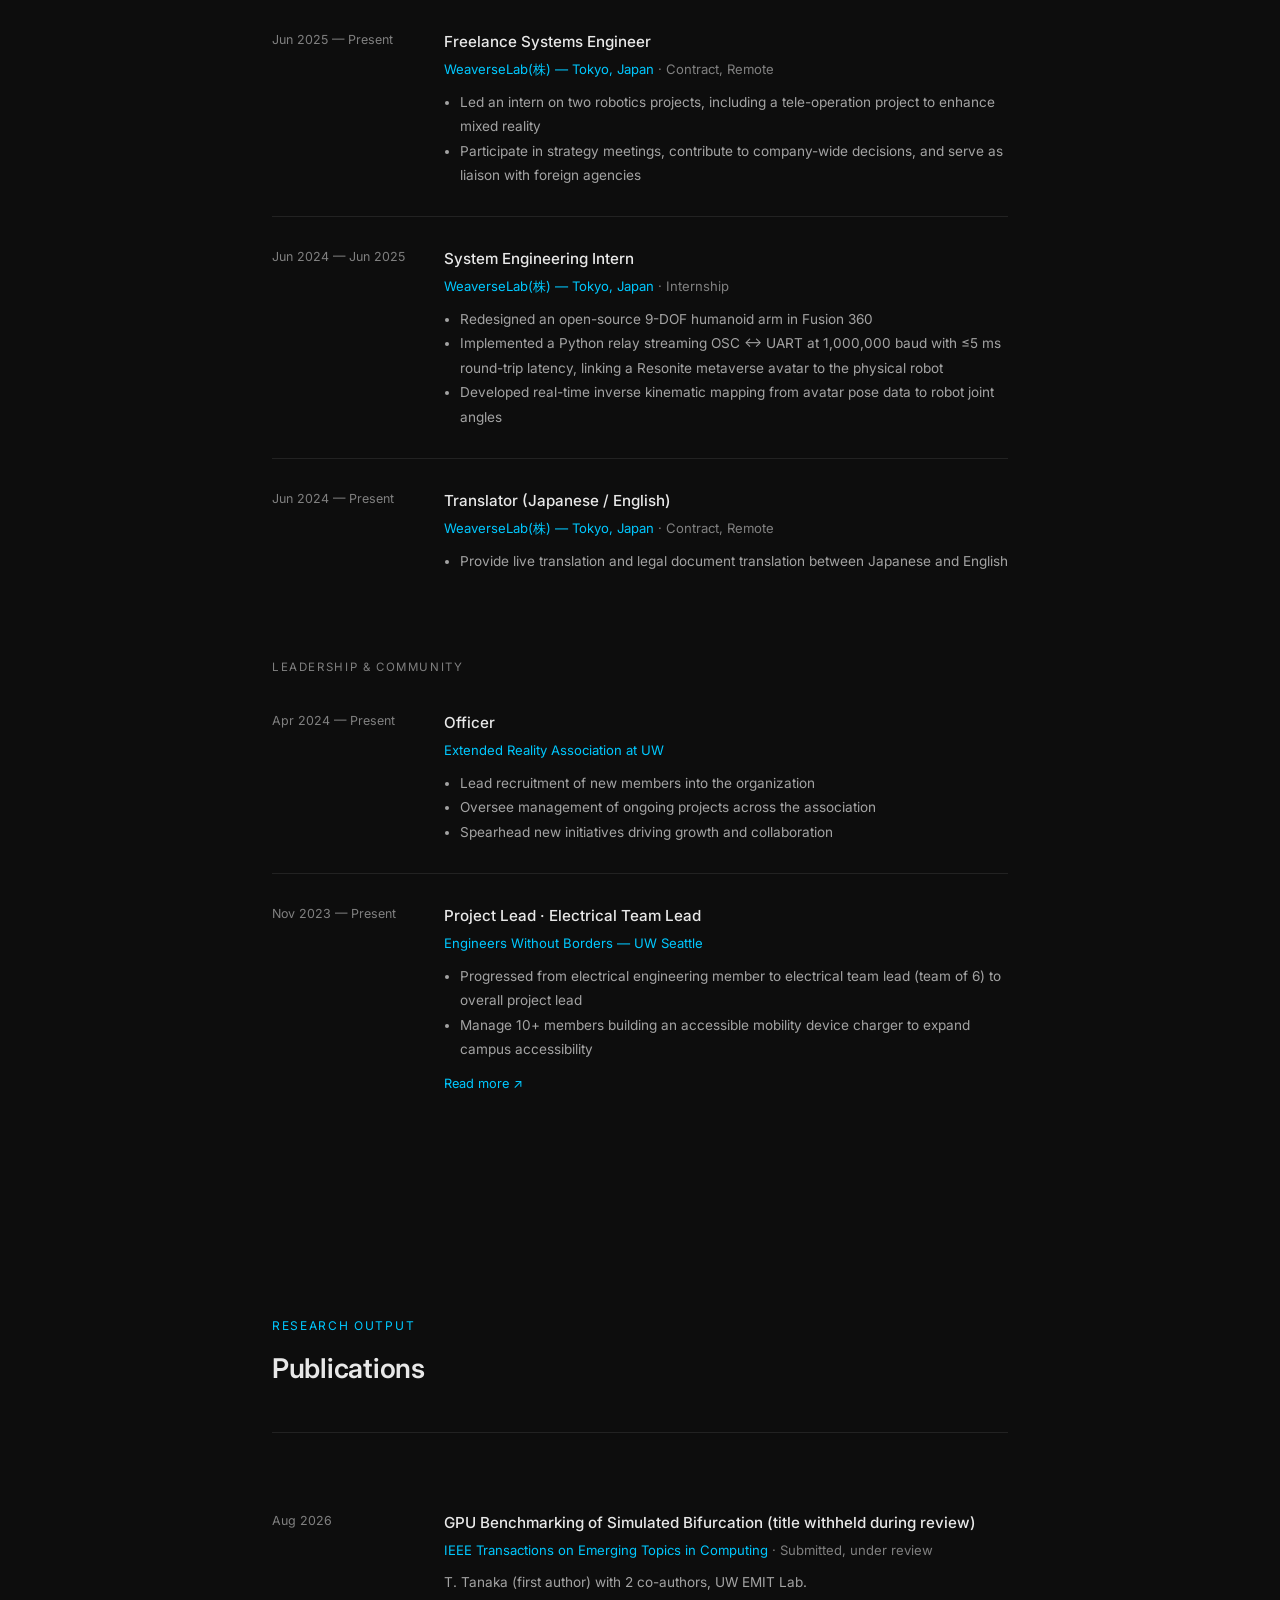
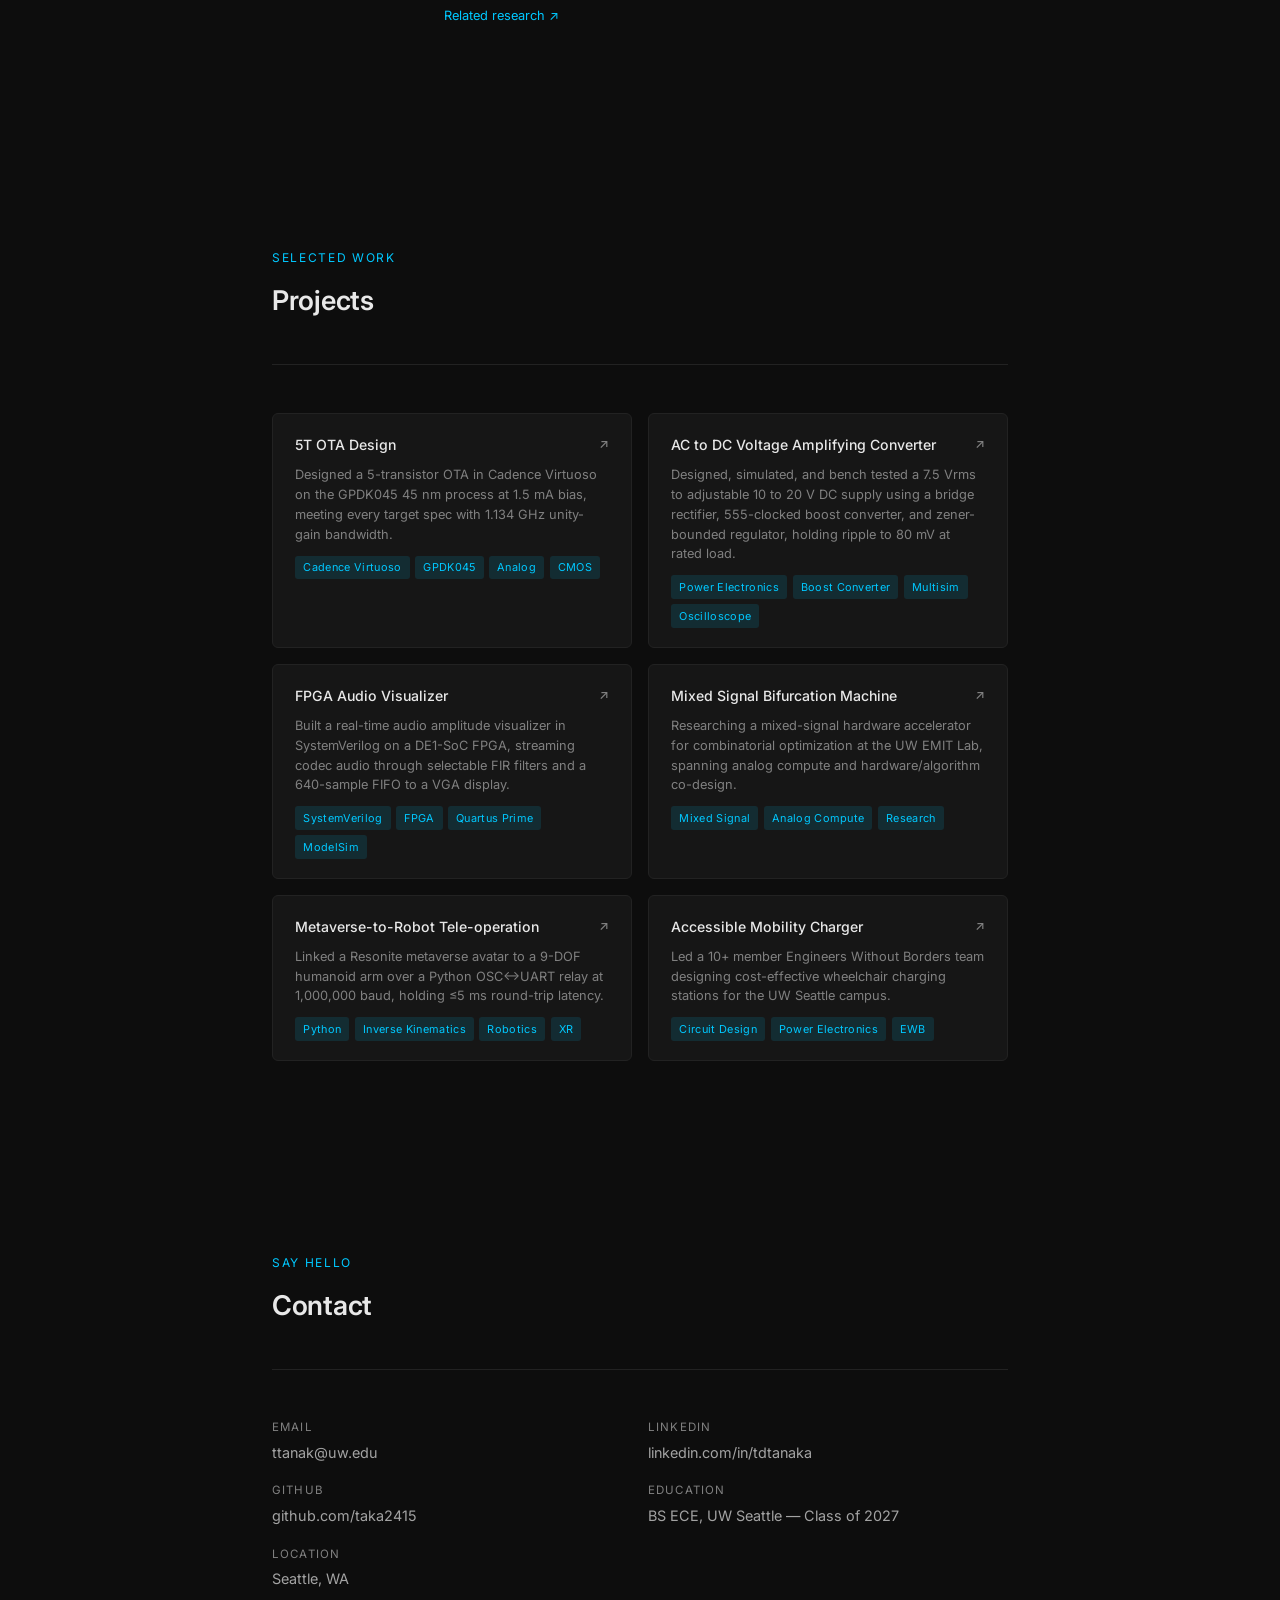
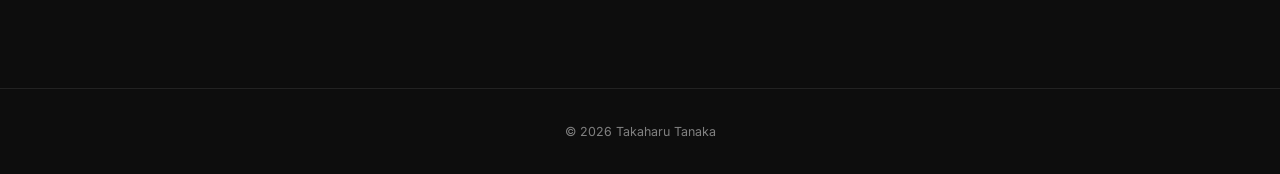
==== commit 92ef4d13: "Set research assistant start date to Sep 2025 Co-Authored-By: Claude Fable 5.1 <noreply@anthropic.co" ====
--- a/index.html
+++ b/index.html
@@ -65,7 +65,7 @@
       </div>
 
       <div class="timeline-item">
-        <div class="timeline-date">Jan 2026 — Present</div>
+        <div class="timeline-date">Sep 2025 — Present</div>
         <div class="timeline-content">
           <h3>Research Assistant</h3>
           <div class="org-line"><span class="org">UW EMIT Lab</span></div>
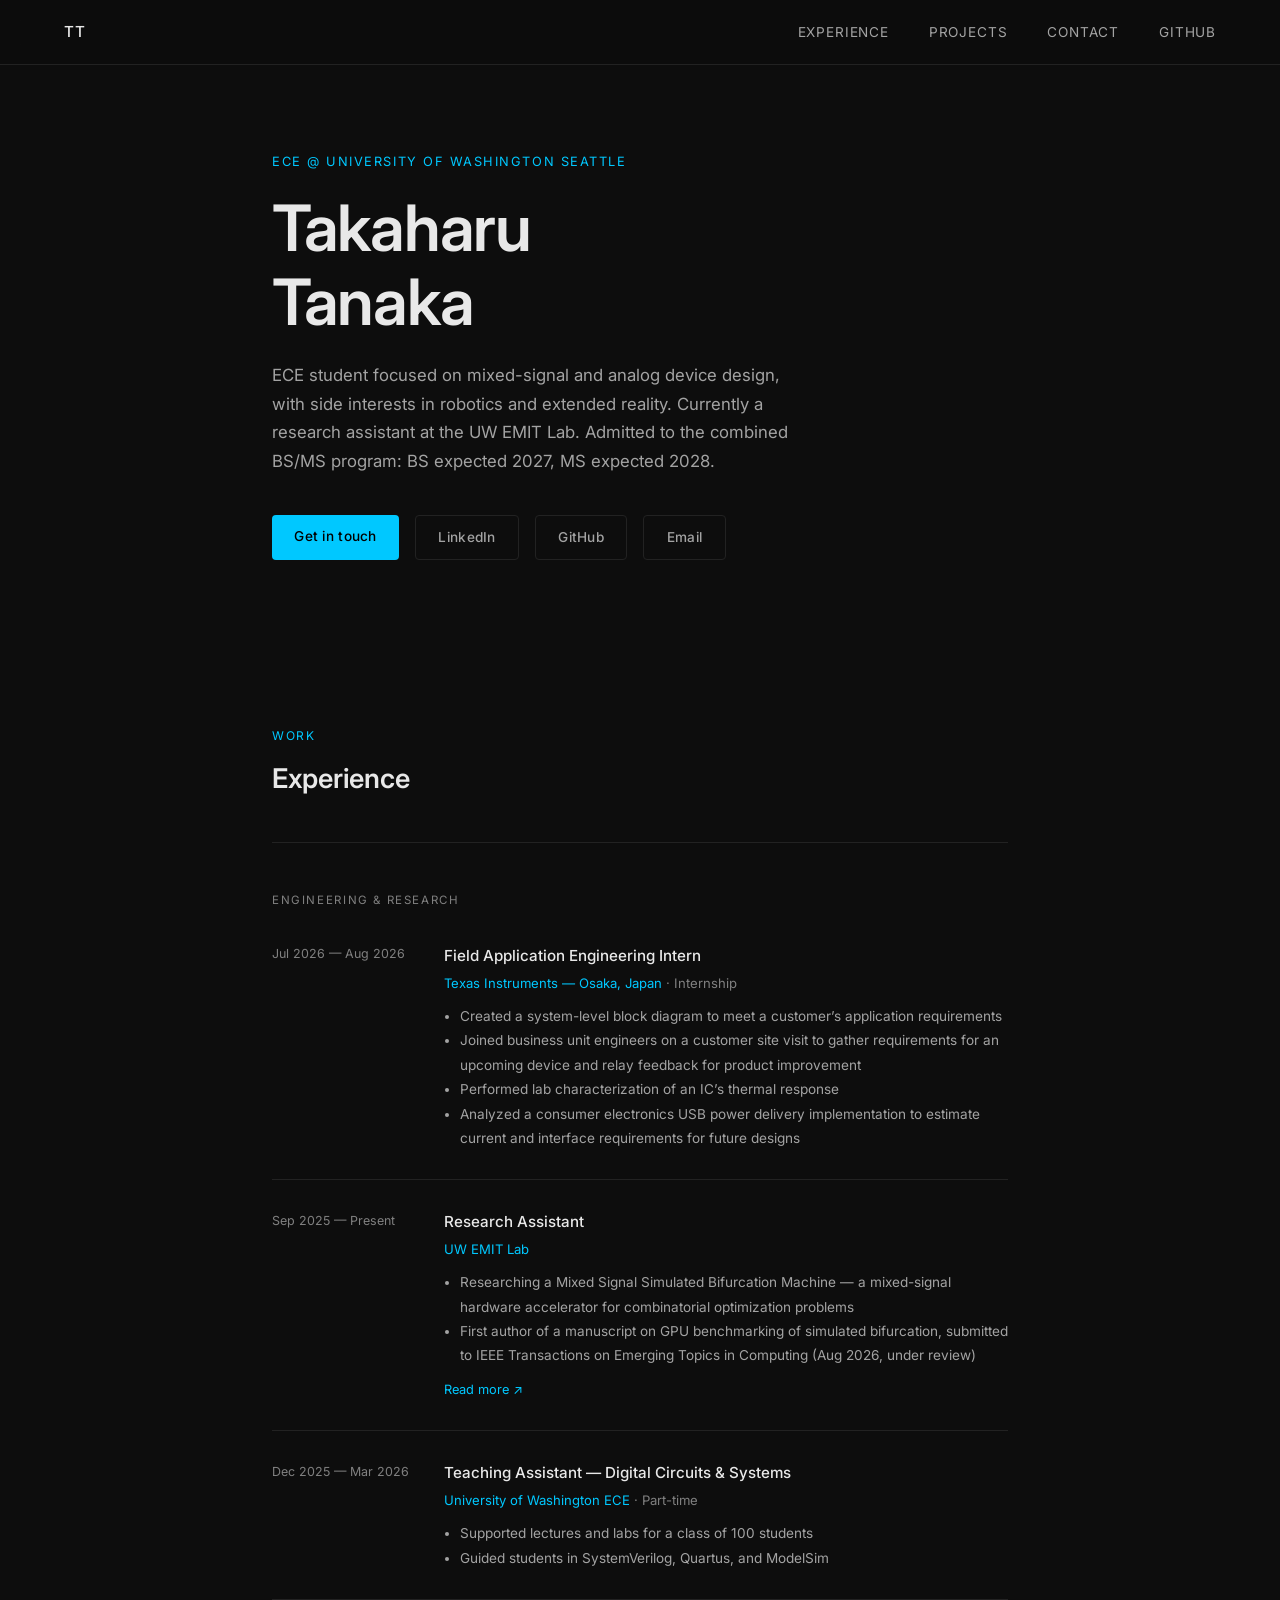
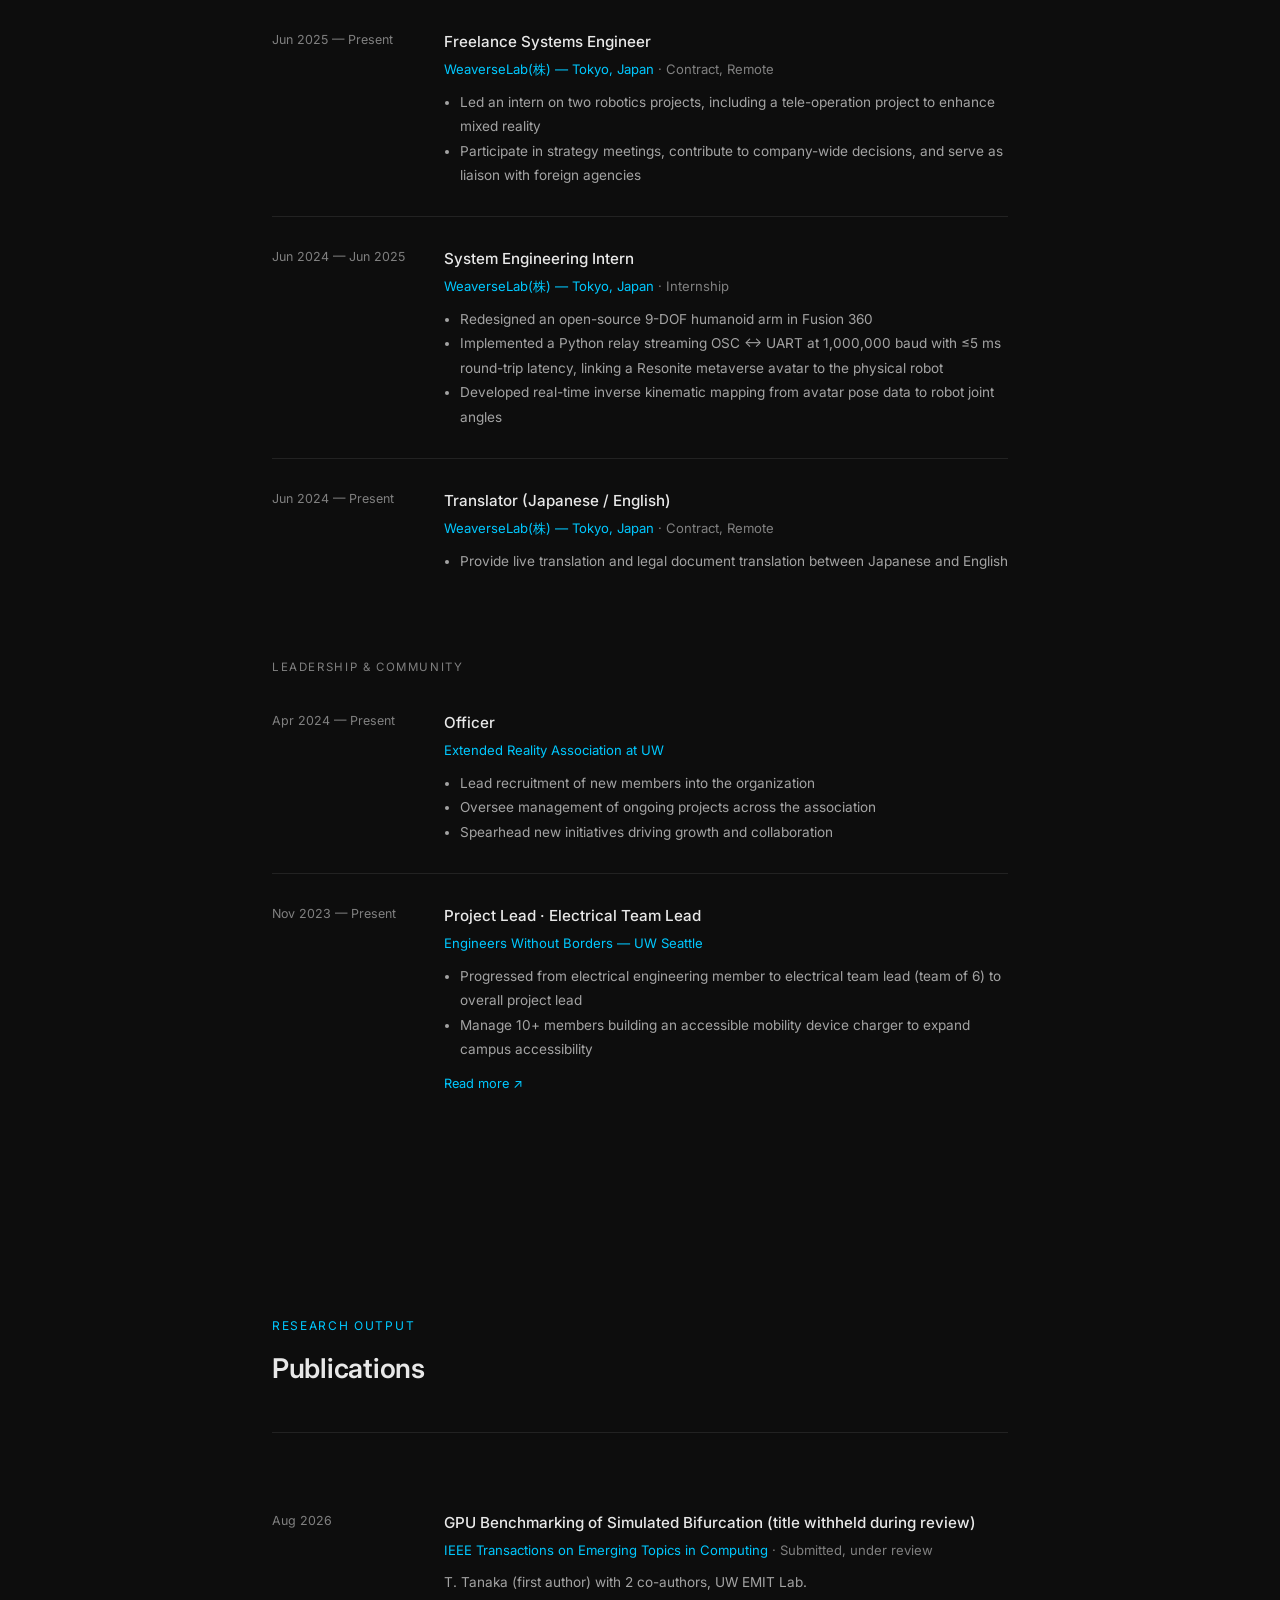
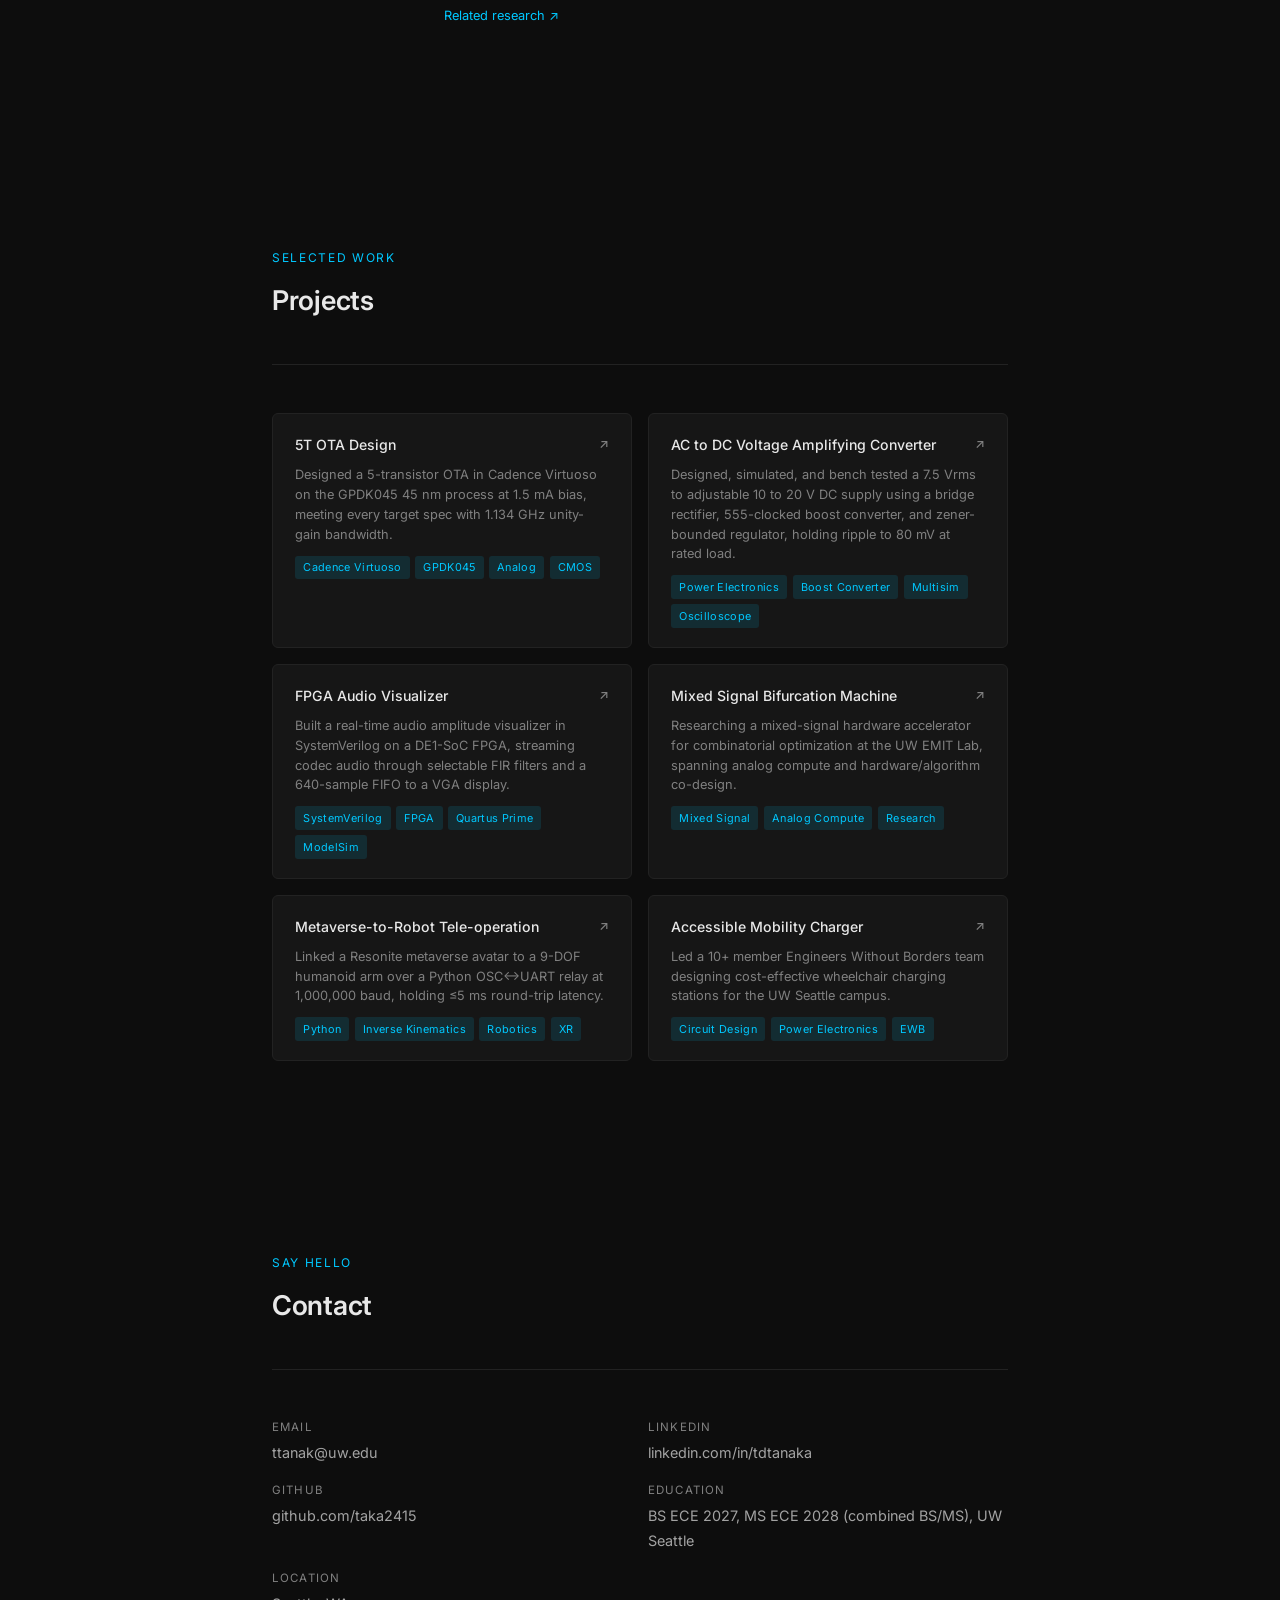
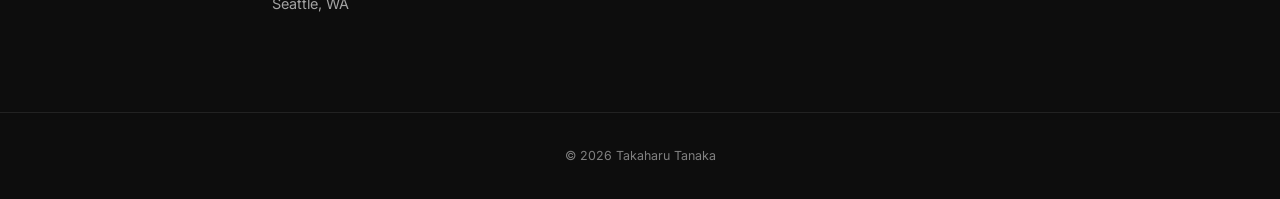
==== commit f0e5428f: "Update education to combined BS/MS: BS 2027, MS 2028 Co-Authored-By: Claude Fable 5.1 <noreply@anthr" ====
--- a/index.html
+++ b/index.html
@@ -32,7 +32,7 @@
     <h1>Takaharu<br/>Tanaka</h1>
     <p class="hero-desc">
       ECE student focused on mixed-signal and analog device design, with side interests in robotics and extended reality.
-      Currently a research assistant at the UW EMIT Lab. Expected graduation 2027.
+      Currently a research assistant at the UW EMIT Lab. Admitted to the combined BS/MS program: BS expected 2027, MS expected 2028.
     </p>
     <div class="hero-links">
       <a class="btn btn-primary" href="#contact">Get in touch</a>
@@ -275,7 +275,7 @@
       </div>
       <div class="contact-item">
         <span class="label">Education</span>
-        <span class="value">BS ECE, UW Seattle — Class of 2027</span>
+        <span class="value">BS ECE 2027, MS ECE 2028 (combined BS/MS), UW Seattle</span>
       </div>
       <div class="contact-item">
         <span class="label">Location</span>
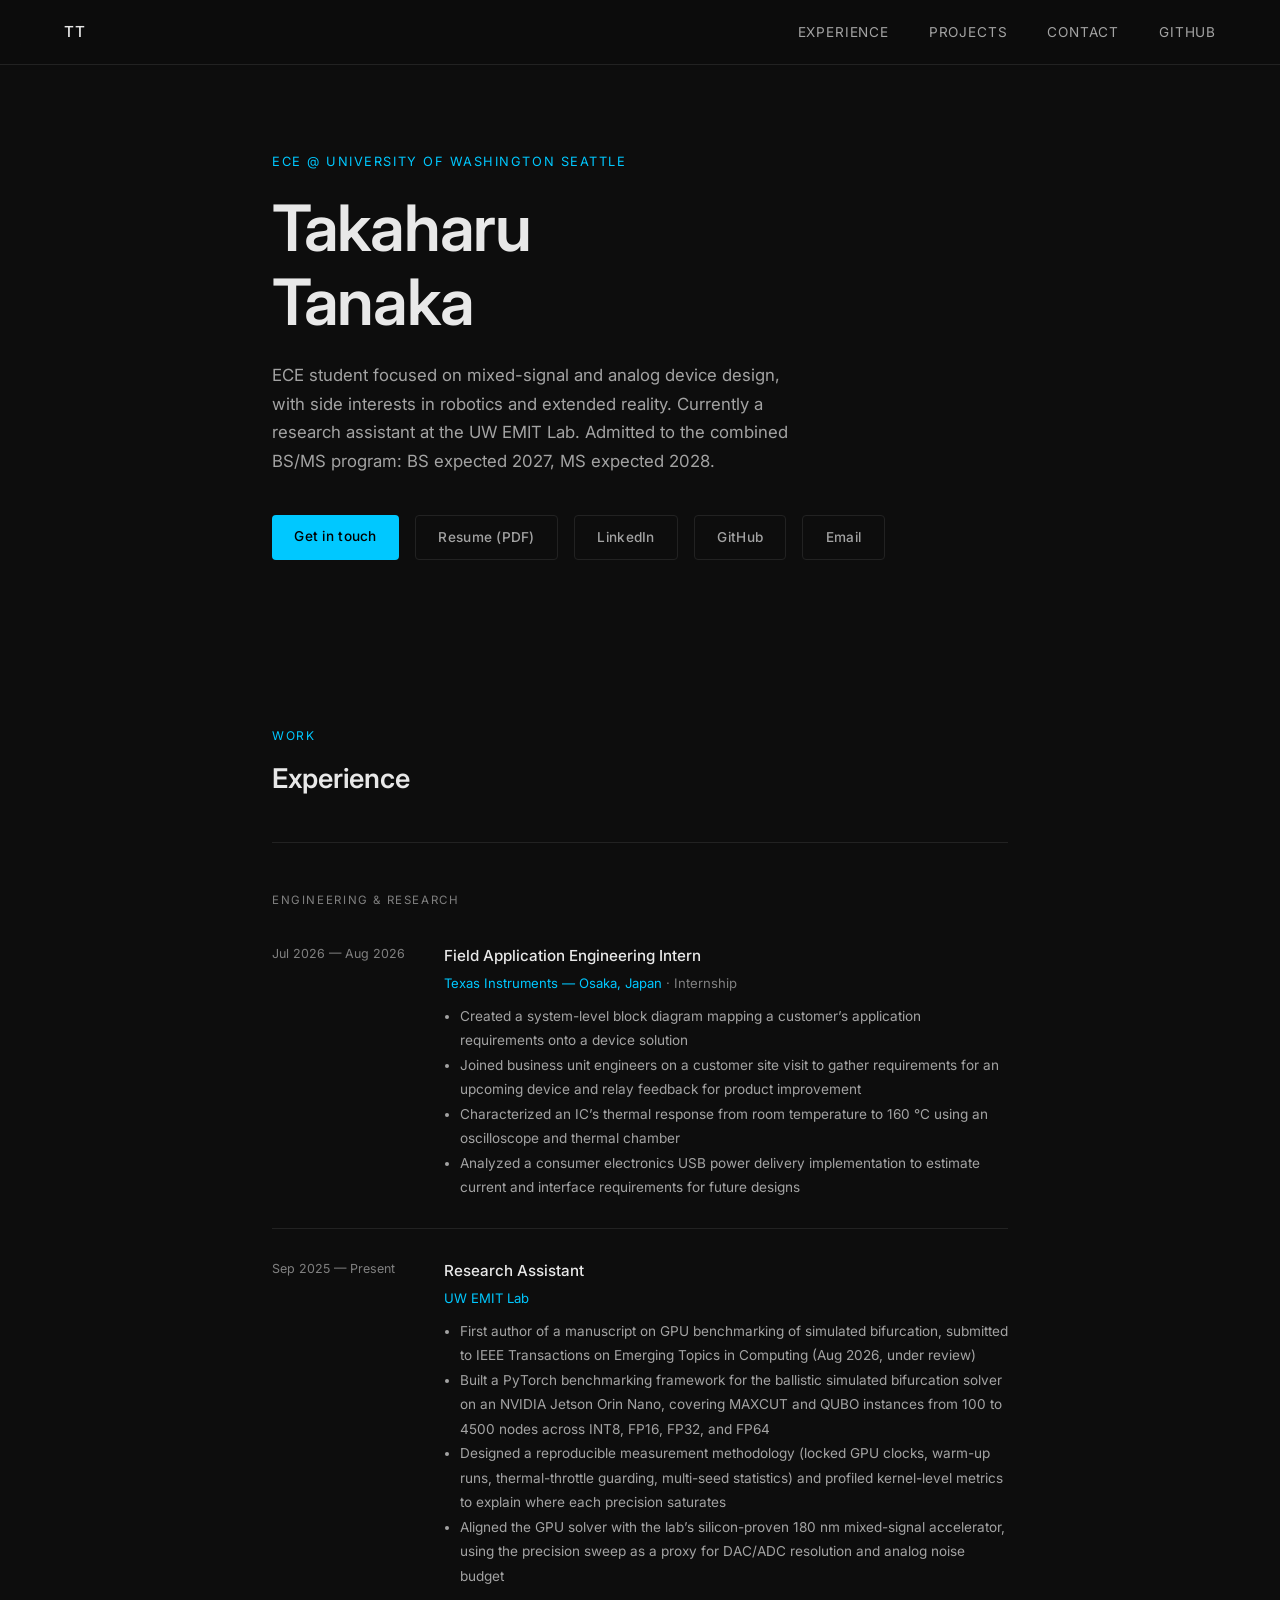
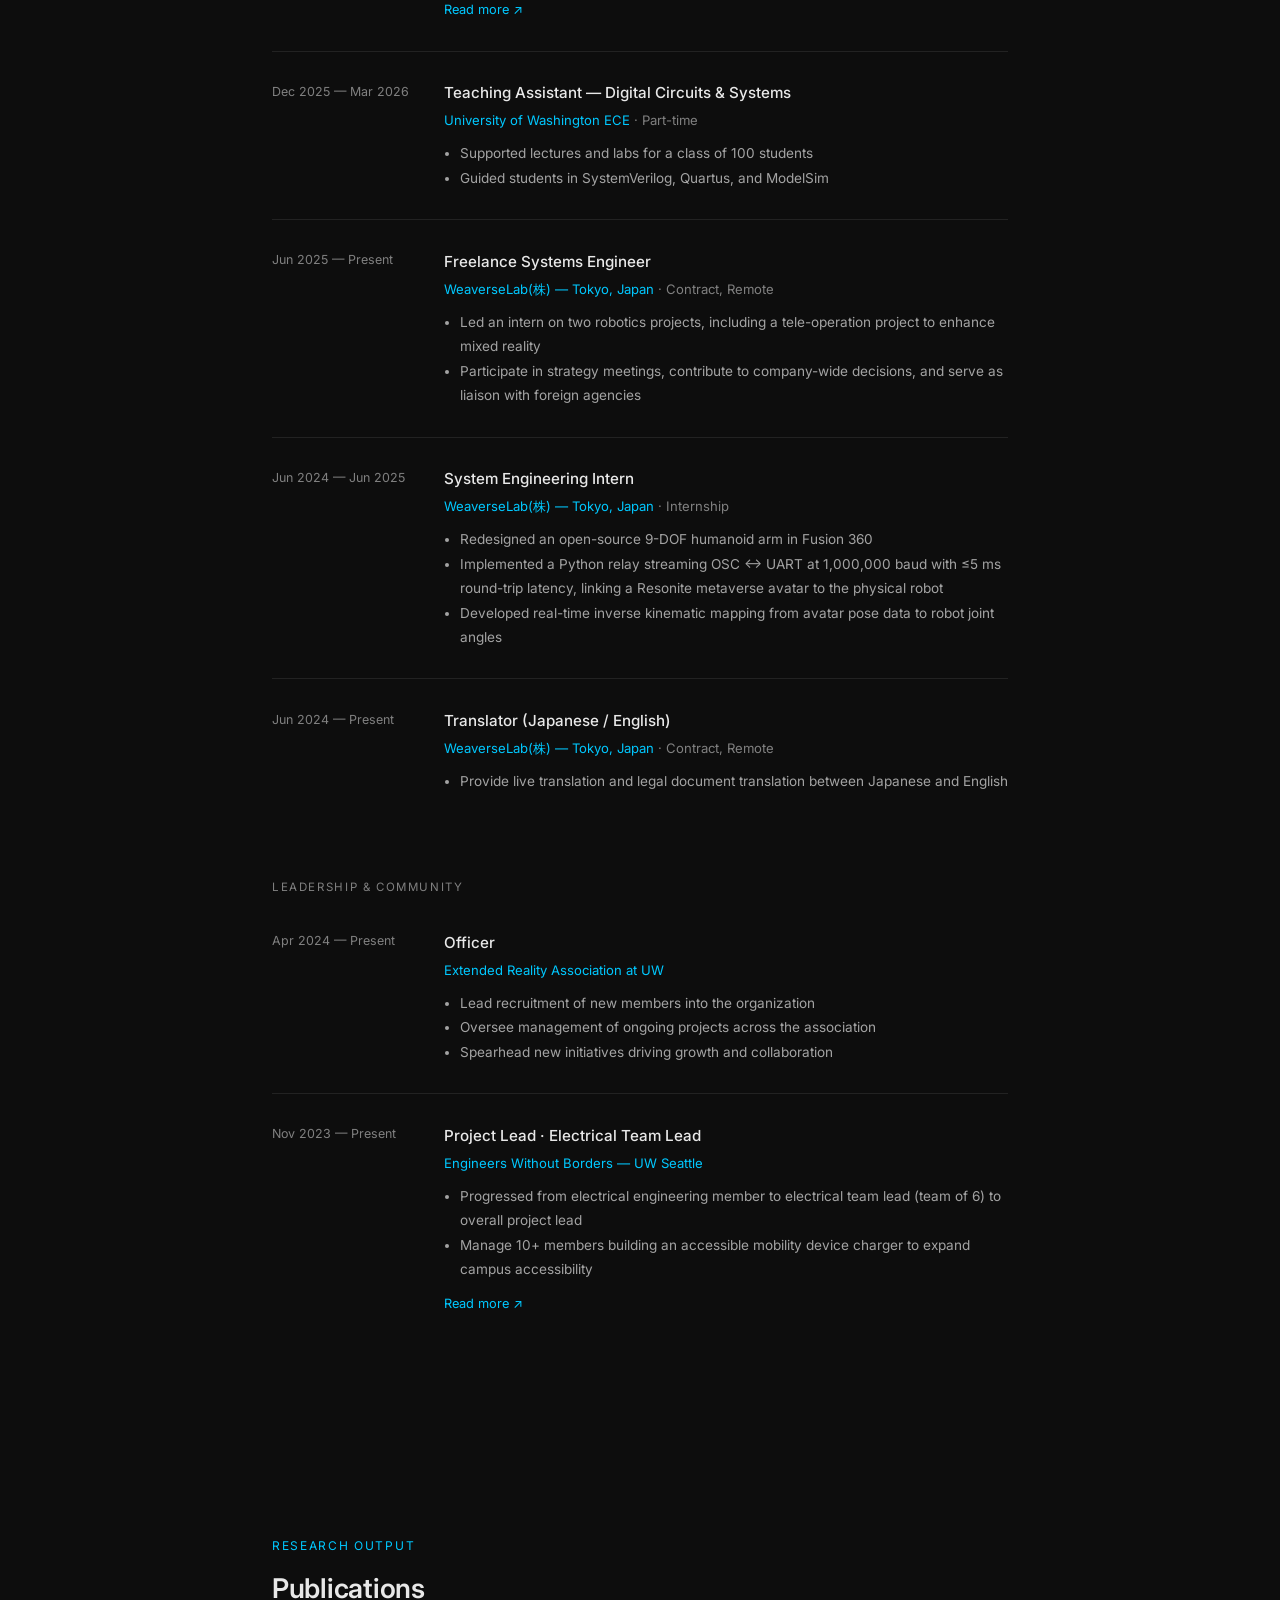
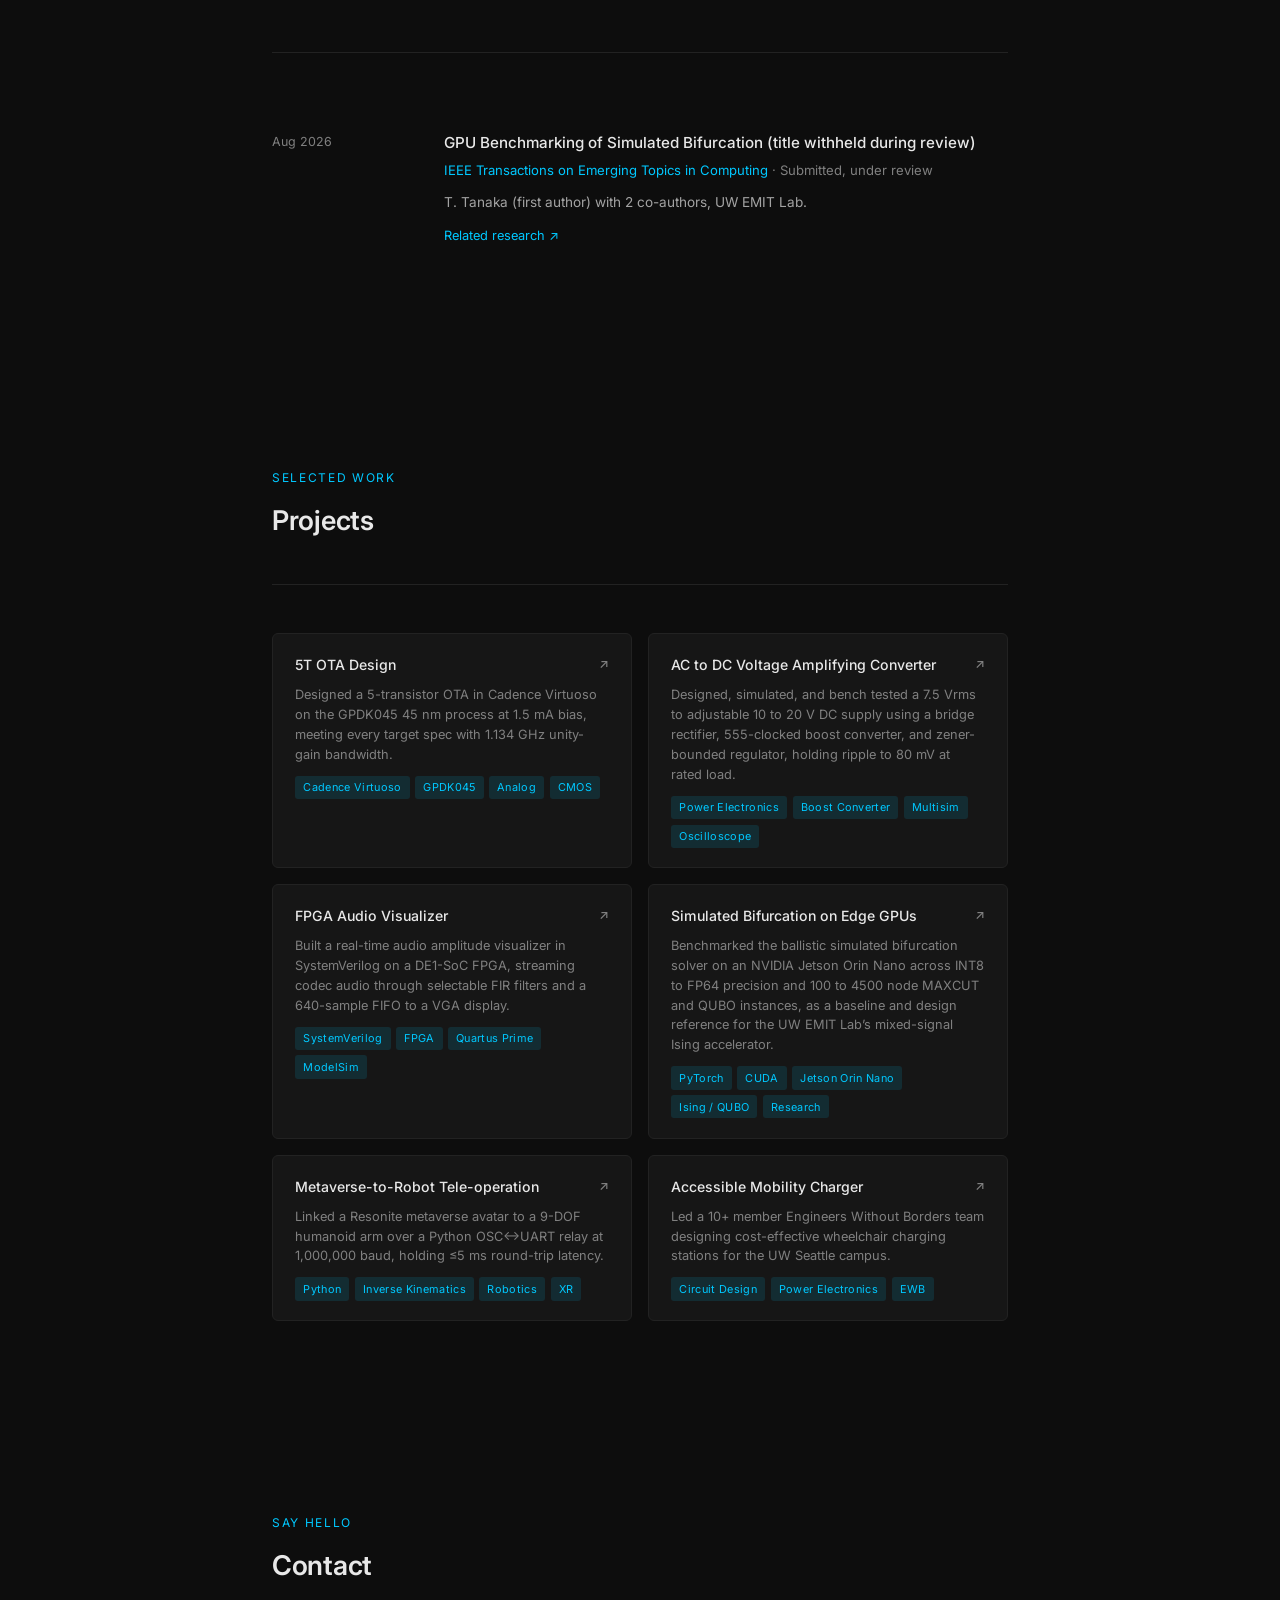
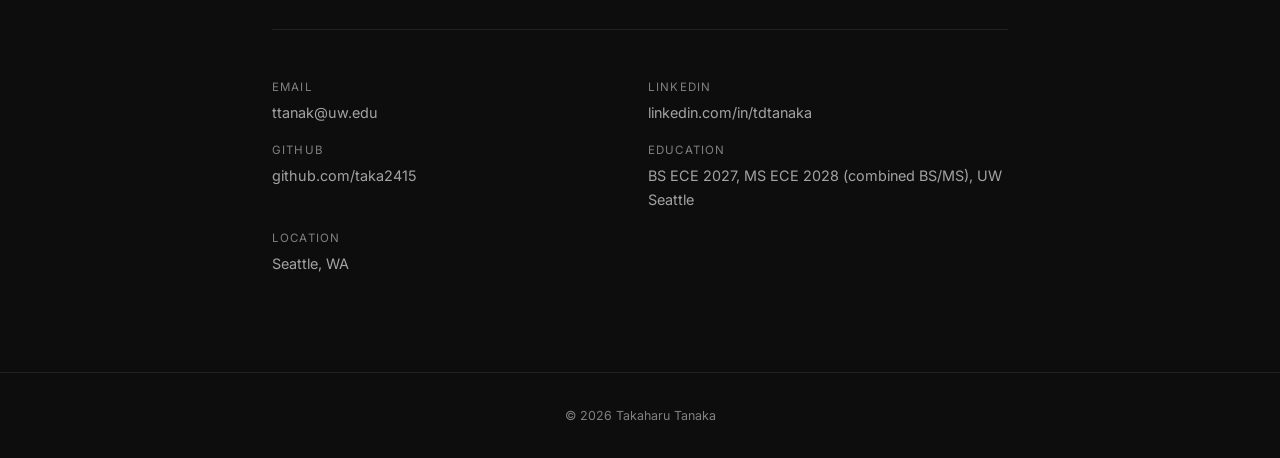
==== commit 727148d9: "Rebuild EMIT Lab page around the GPU benchmarking work and add resume - Retitle the research page to" ====
--- a/index.html
+++ b/index.html
@@ -6,6 +6,7 @@
   <title>Takaharu Tanaka — ECE @ UW</title>
   <meta name="description" content="ECE student at the University of Washington focused on mixed-signal and analog design. Research assistant at the UW EMIT Lab, former Texas Instruments FAE intern." />
   <meta property="og:type" content="website" />
+  <meta property="og:url" content="https://taka2415.github.io/portfolio/" />
   <meta property="og:title" content="Takaharu Tanaka" />
   <meta property="og:description" content="ECE student at the University of Washington focused on mixed-signal and analog design. Research assistant at the UW EMIT Lab, former Texas Instruments FAE intern." />
   <link rel="icon" type="image/svg+xml" href="favicon.svg" />
@@ -36,6 +37,7 @@
     </p>
     <div class="hero-links">
       <a class="btn btn-primary" href="#contact">Get in touch</a>
+      <a class="btn btn-ghost" href="Takaharu_Resume.pdf" target="_blank" rel="noopener">Resume (PDF)</a>
       <a class="btn btn-ghost" href="https://www.linkedin.com/in/tdtanaka" target="_blank" rel="noopener">LinkedIn</a>
       <a class="btn btn-ghost" href="https://github.com/taka2415" target="_blank" rel="noopener">GitHub</a>
       <a class="btn btn-ghost" href="mailto:ttanak@uw.edu">Email</a>
@@ -56,9 +58,9 @@
           <h3>Field Application Engineering Intern</h3>
           <div class="org-line"><span class="org">Texas Instruments — Osaka, Japan</span> <span class="type">· Internship</span></div>
           <ul>
-            <li>Created a system-level block diagram to meet a customer&rsquo;s application requirements</li>
+            <li>Created a system-level block diagram mapping a customer&rsquo;s application requirements onto a device solution</li>
             <li>Joined business unit engineers on a customer site visit to gather requirements for an upcoming device and relay feedback for product improvement</li>
-            <li>Performed lab characterization of an IC&rsquo;s thermal response</li>
+            <li>Characterized an IC&rsquo;s thermal response from room temperature to 160 °C using an oscilloscope and thermal chamber</li>
             <li>Analyzed a consumer electronics USB power delivery implementation to estimate current and interface requirements for future designs</li>
           </ul>
         </div>
@@ -70,8 +72,10 @@
           <h3>Research Assistant</h3>
           <div class="org-line"><span class="org">UW EMIT Lab</span></div>
           <ul>
-            <li>Researching a Mixed Signal Simulated Bifurcation Machine — a mixed-signal hardware accelerator for combinatorial optimization problems</li>
             <li>First author of a manuscript on GPU benchmarking of simulated bifurcation, submitted to IEEE Transactions on Emerging Topics in Computing (Aug 2026, under review)</li>
+            <li>Built a PyTorch benchmarking framework for the ballistic simulated bifurcation solver on an NVIDIA Jetson Orin Nano, covering MAXCUT and QUBO instances from 100 to 4500 nodes across INT8, FP16, FP32, and FP64</li>
+            <li>Designed a reproducible measurement methodology (locked GPU clocks, warm-up runs, thermal-throttle guarding, multi-seed statistics) and profiled kernel-level metrics to explain where each precision saturates</li>
+            <li>Aligned the GPU solver with the lab&rsquo;s silicon-proven 180 nm mixed-signal accelerator, using the precision sweep as a proxy for DAC/ADC resolution and analog noise budget</li>
           </ul>
           <a class="read-more" href="projects/bifurcation-machine.html">Read more ↗</a>
         </div>
@@ -221,11 +225,13 @@
       </a>
 
       <a class="card" href="projects/bifurcation-machine.html">
-        <h3>Mixed Signal Bifurcation Machine <span class="arrow">↗</span></h3>
-        <p>Researching a mixed-signal hardware accelerator for combinatorial optimization at the UW EMIT Lab, spanning analog compute and hardware/algorithm co-design.</p>
-        <div class="tag-row">
-          <span class="tag">Mixed Signal</span>
-          <span class="tag">Analog Compute</span>
+        <h3>Simulated Bifurcation on Edge GPUs <span class="arrow">↗</span></h3>
+        <p>Benchmarked the ballistic simulated bifurcation solver on an NVIDIA Jetson Orin Nano across INT8 to FP64 precision and 100 to 4500 node MAXCUT and QUBO instances, as a baseline and design reference for the UW EMIT Lab&rsquo;s mixed-signal Ising accelerator.</p>
+        <div class="tag-row">
+          <span class="tag">PyTorch</span>
+          <span class="tag">CUDA</span>
+          <span class="tag">Jetson Orin Nano</span>
+          <span class="tag">Ising / QUBO</span>
           <span class="tag">Research</span>
         </div>
       </a>
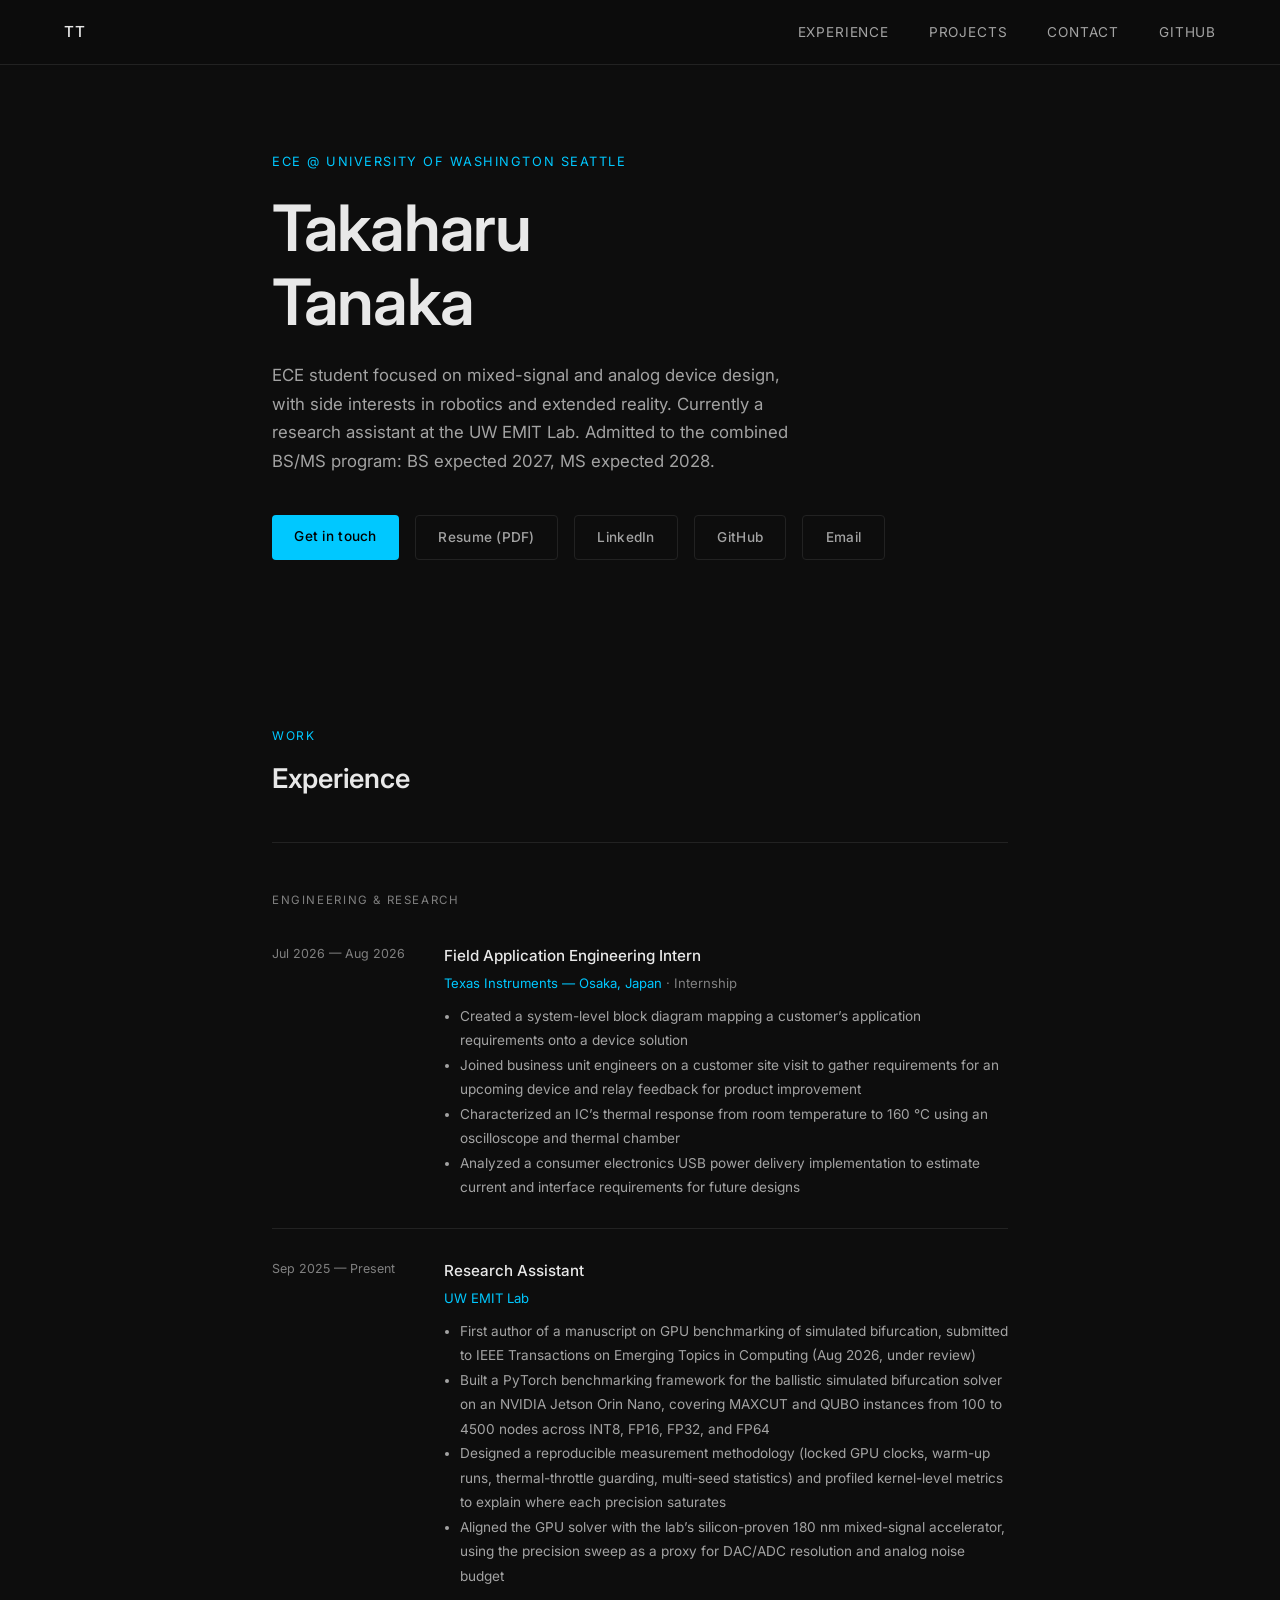
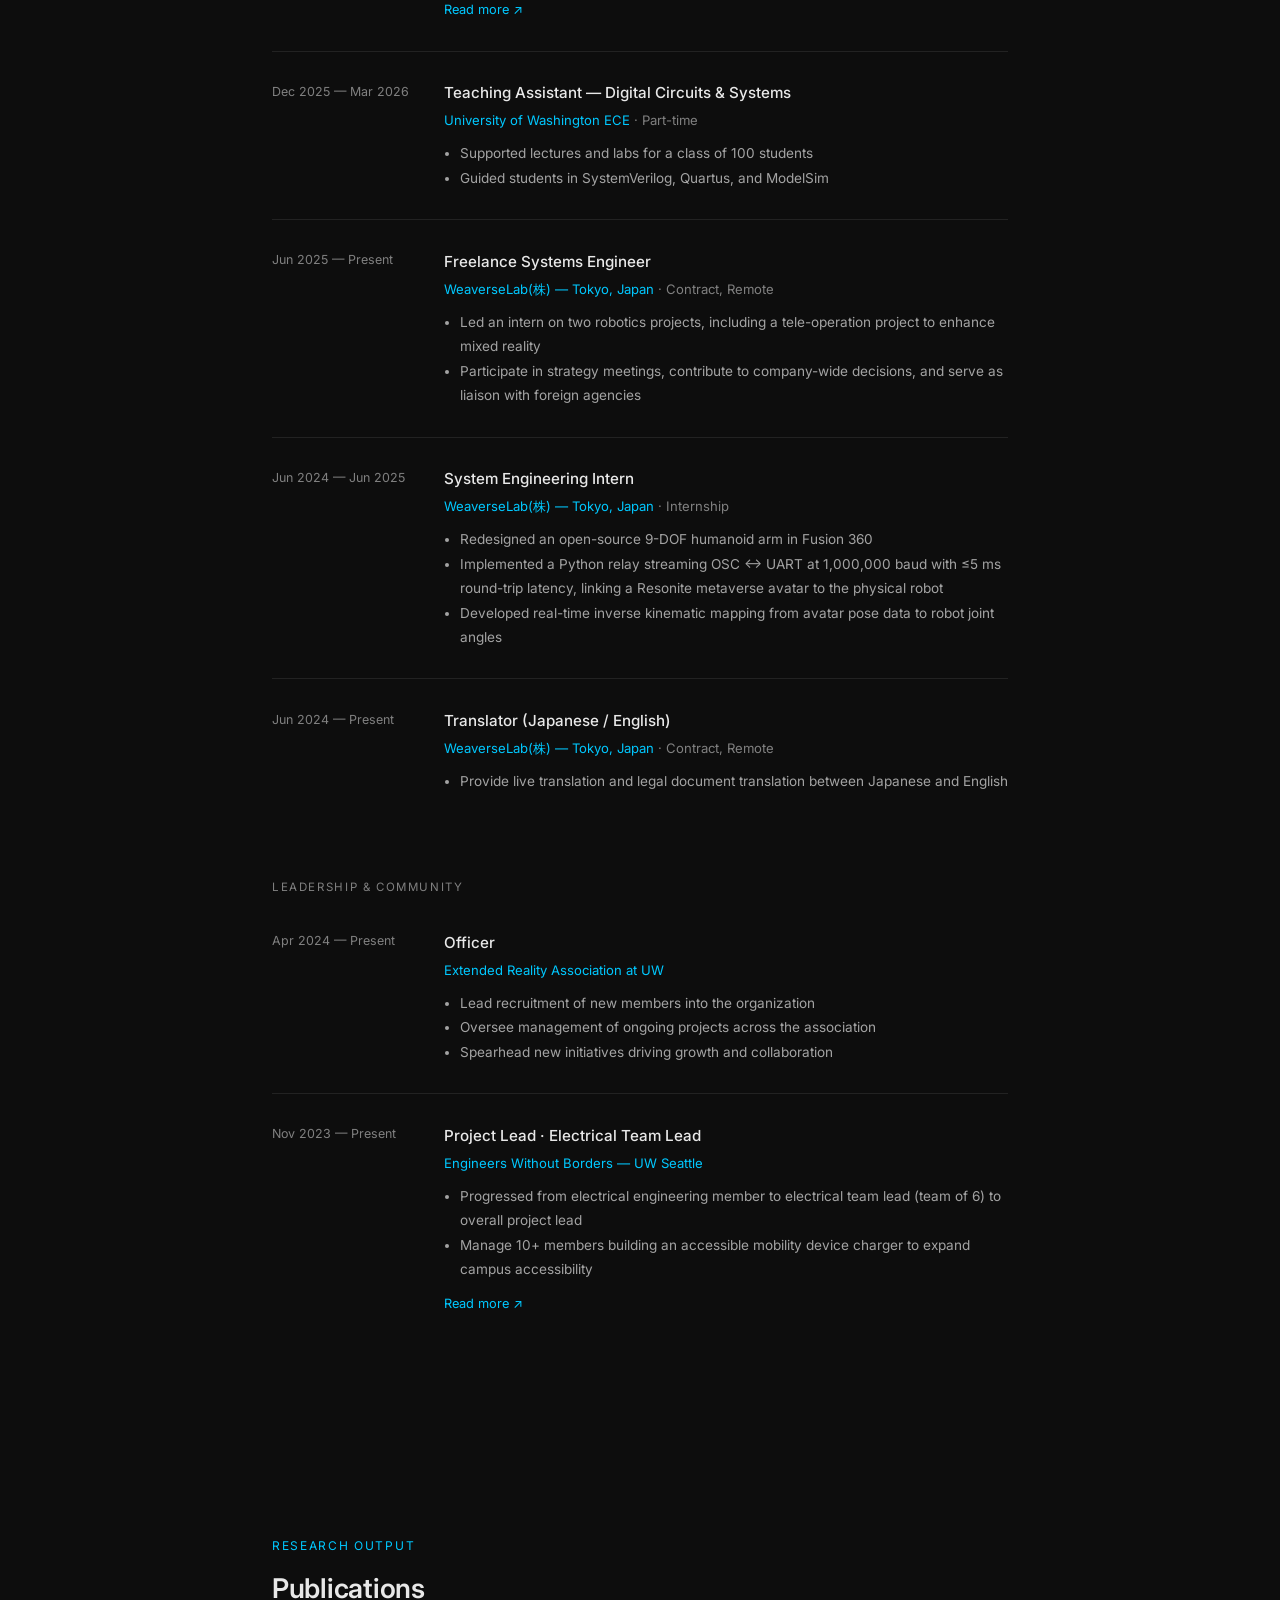
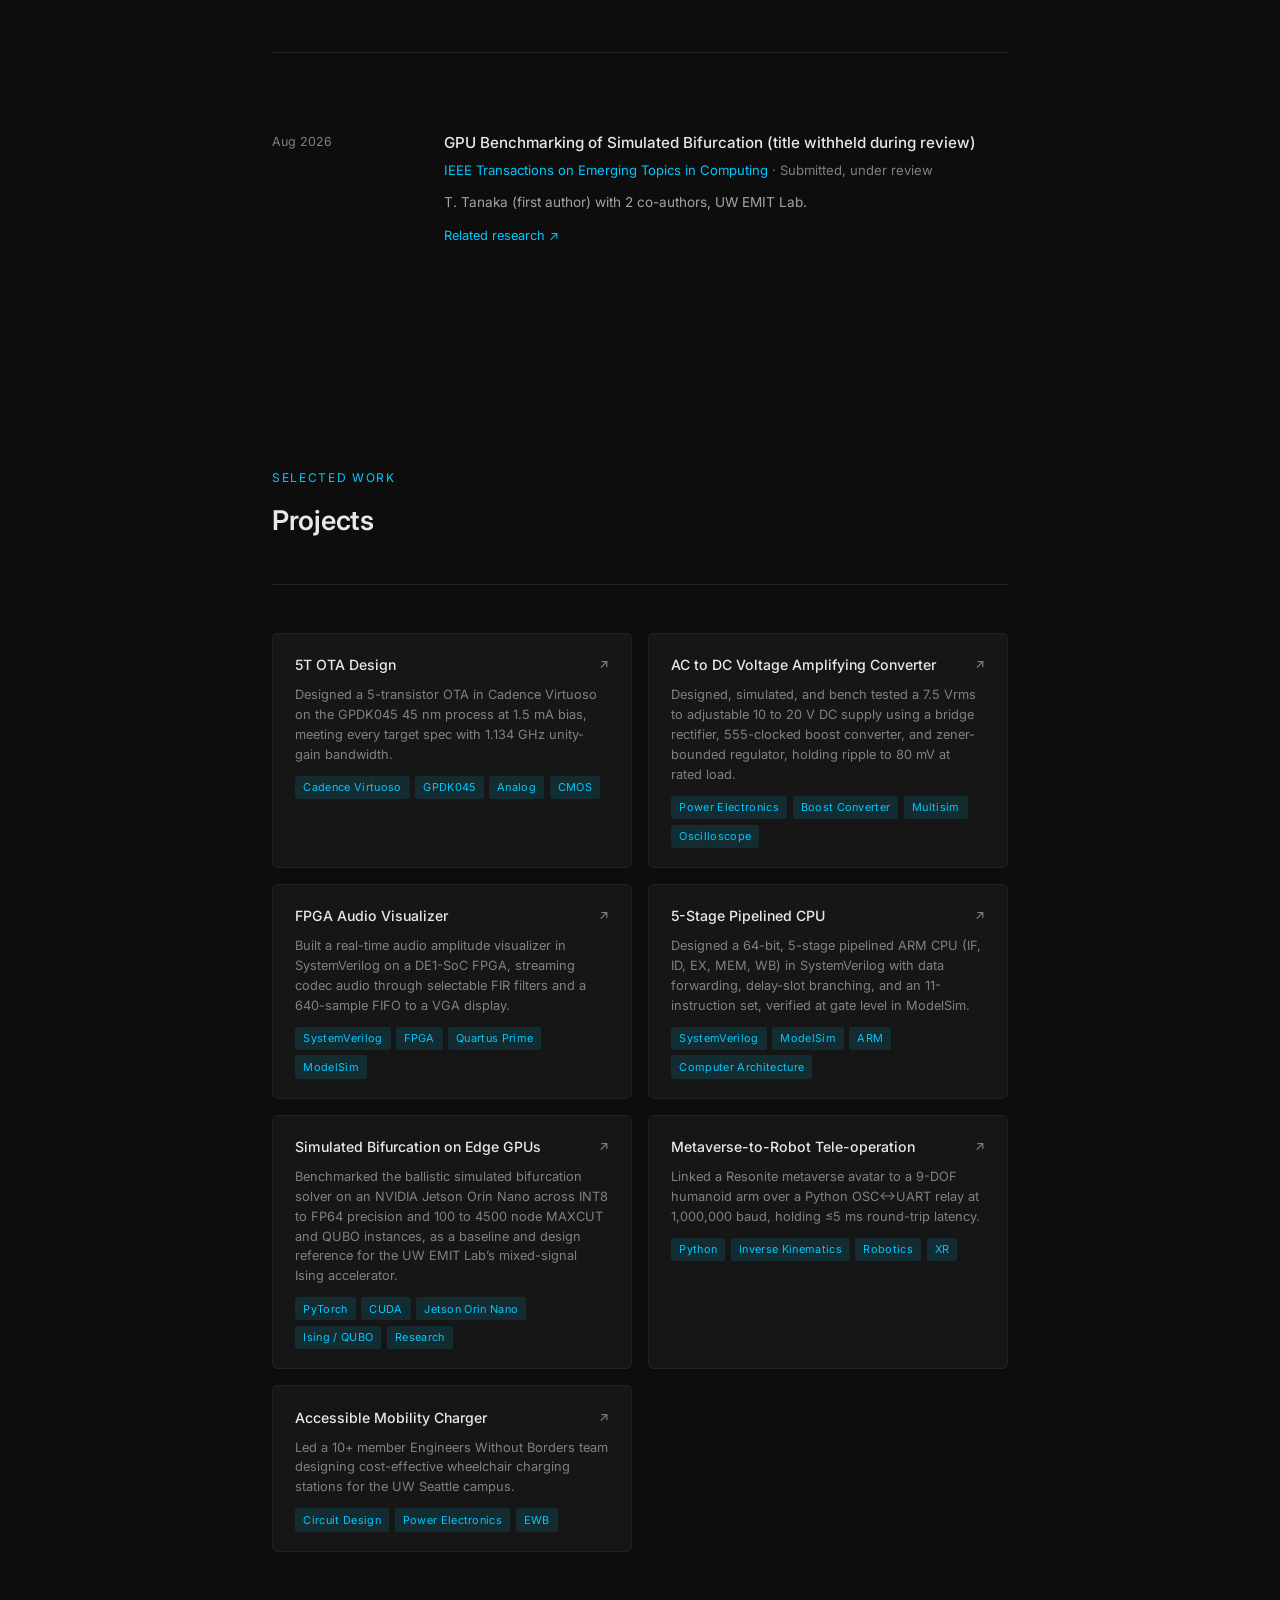
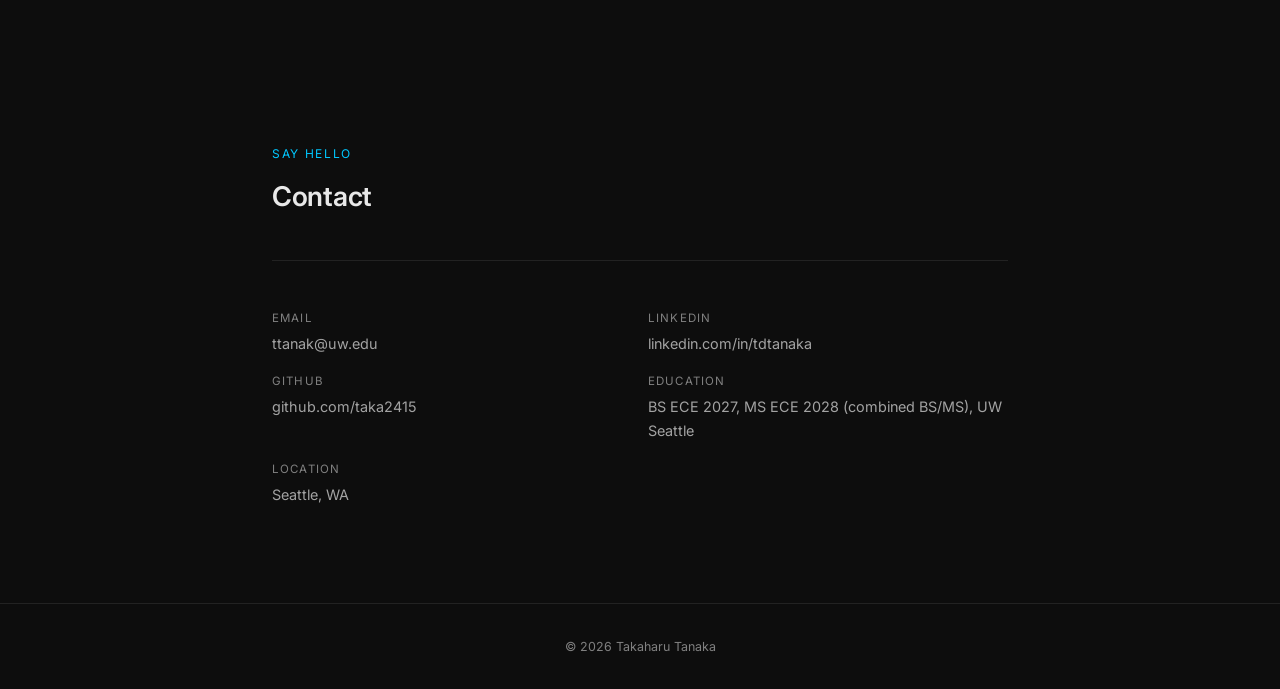
==== commit b453333e: "Add pipelined CPU project and move project dates into metadata - New project page: 64-bit 5-stage pi" ====
--- a/index.html
+++ b/index.html
@@ -224,6 +224,17 @@
         </div>
       </a>
 
+      <a class="card" href="projects/pipelined-cpu.html">
+        <h3>5-Stage Pipelined CPU <span class="arrow">↗</span></h3>
+        <p>Designed a 64-bit, 5-stage pipelined ARM CPU (IF, ID, EX, MEM, WB) in SystemVerilog with data forwarding, delay-slot branching, and an 11-instruction set, verified at gate level in ModelSim.</p>
+        <div class="tag-row">
+          <span class="tag">SystemVerilog</span>
+          <span class="tag">ModelSim</span>
+          <span class="tag">ARM</span>
+          <span class="tag">Computer Architecture</span>
+        </div>
+      </a>
+
       <a class="card" href="projects/bifurcation-machine.html">
         <h3>Simulated Bifurcation on Edge GPUs <span class="arrow">↗</span></h3>
         <p>Benchmarked the ballistic simulated bifurcation solver on an NVIDIA Jetson Orin Nano across INT8 to FP64 precision and 100 to 4500 node MAXCUT and QUBO instances, as a baseline and design reference for the UW EMIT Lab&rsquo;s mixed-signal Ising accelerator.</p>
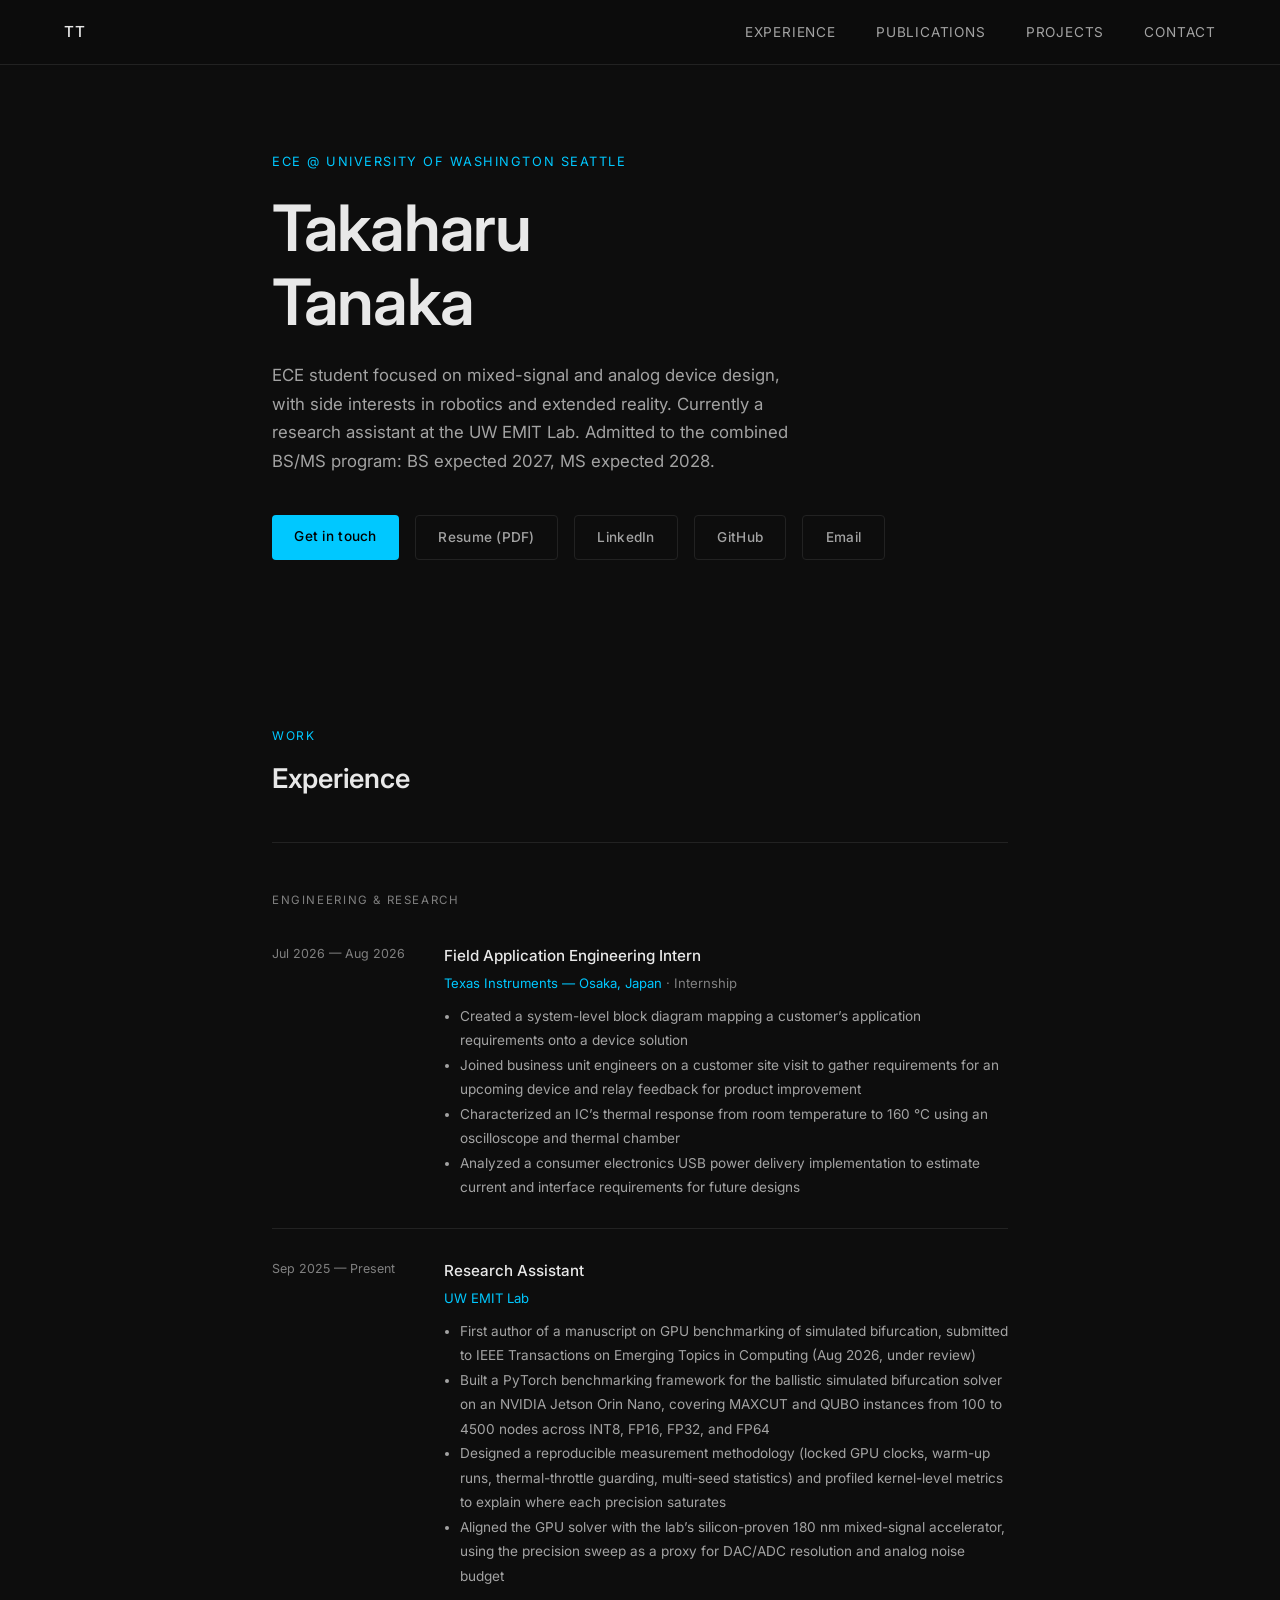
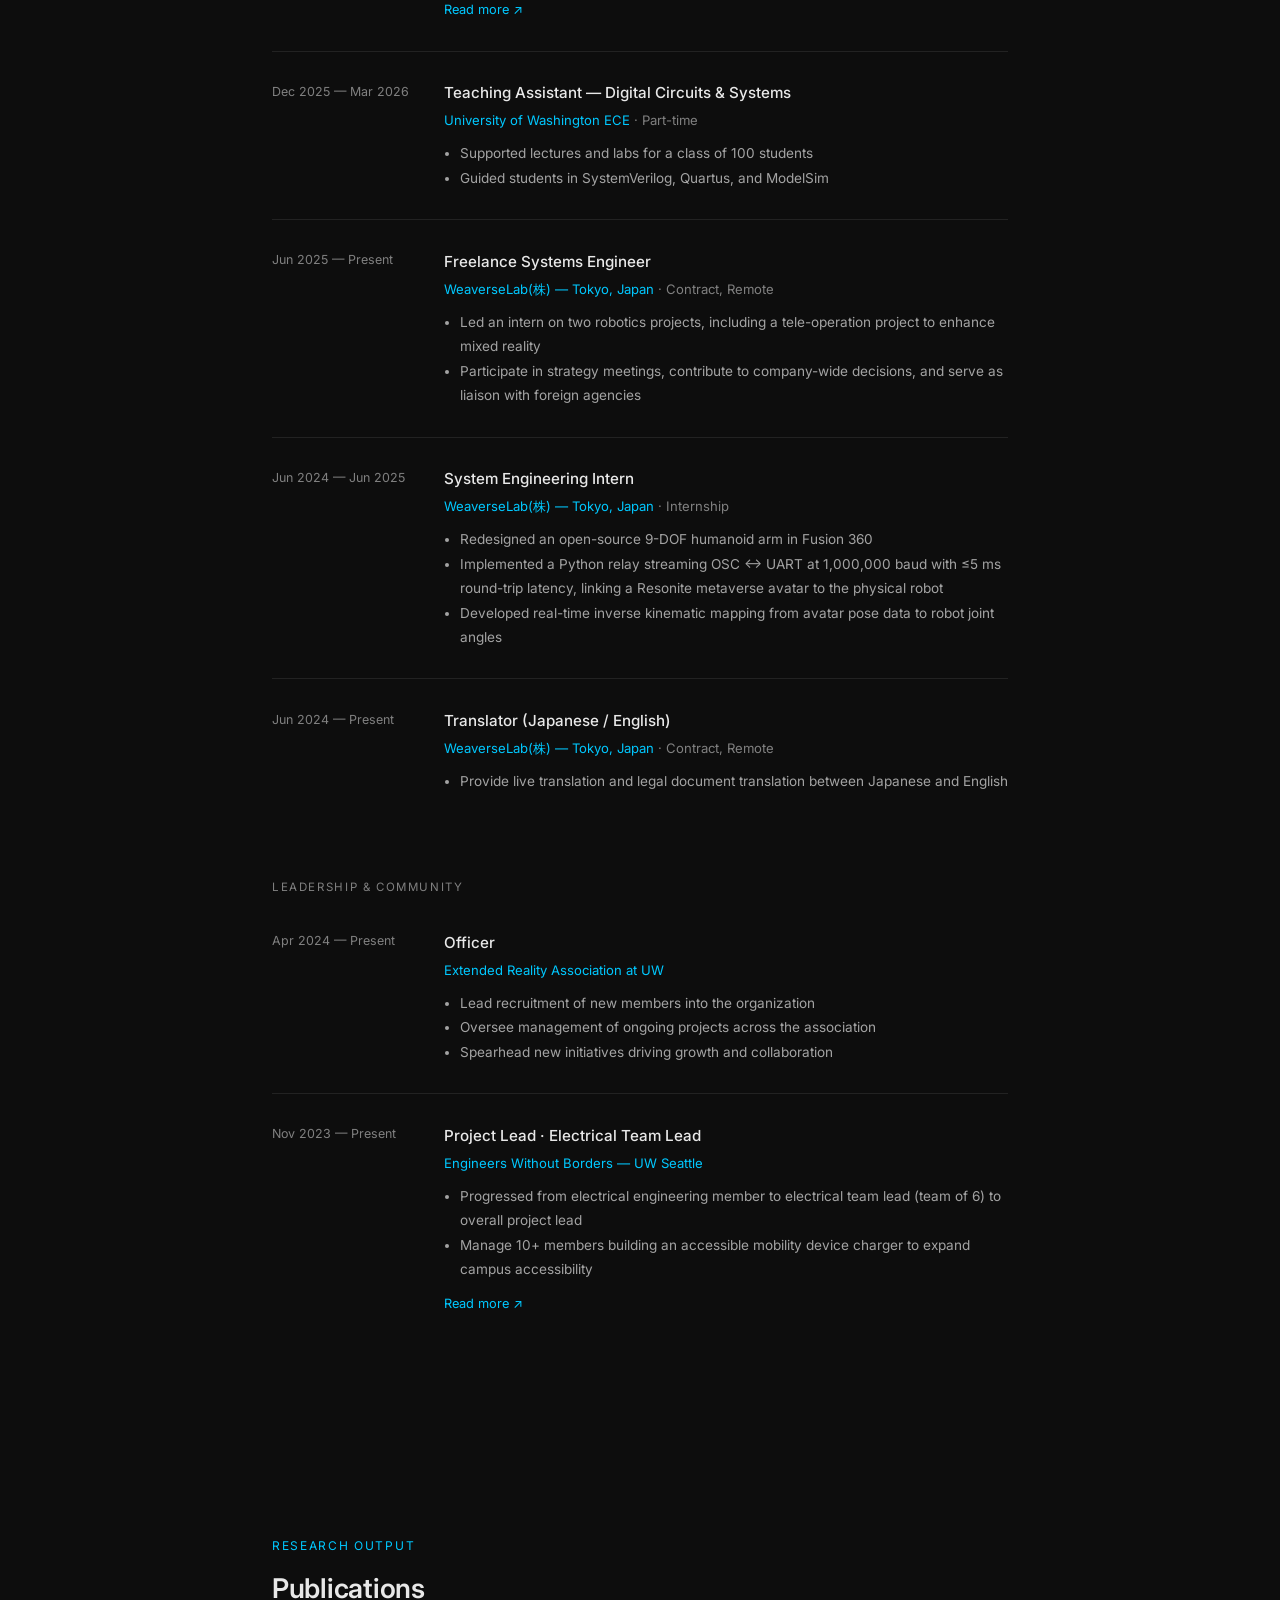
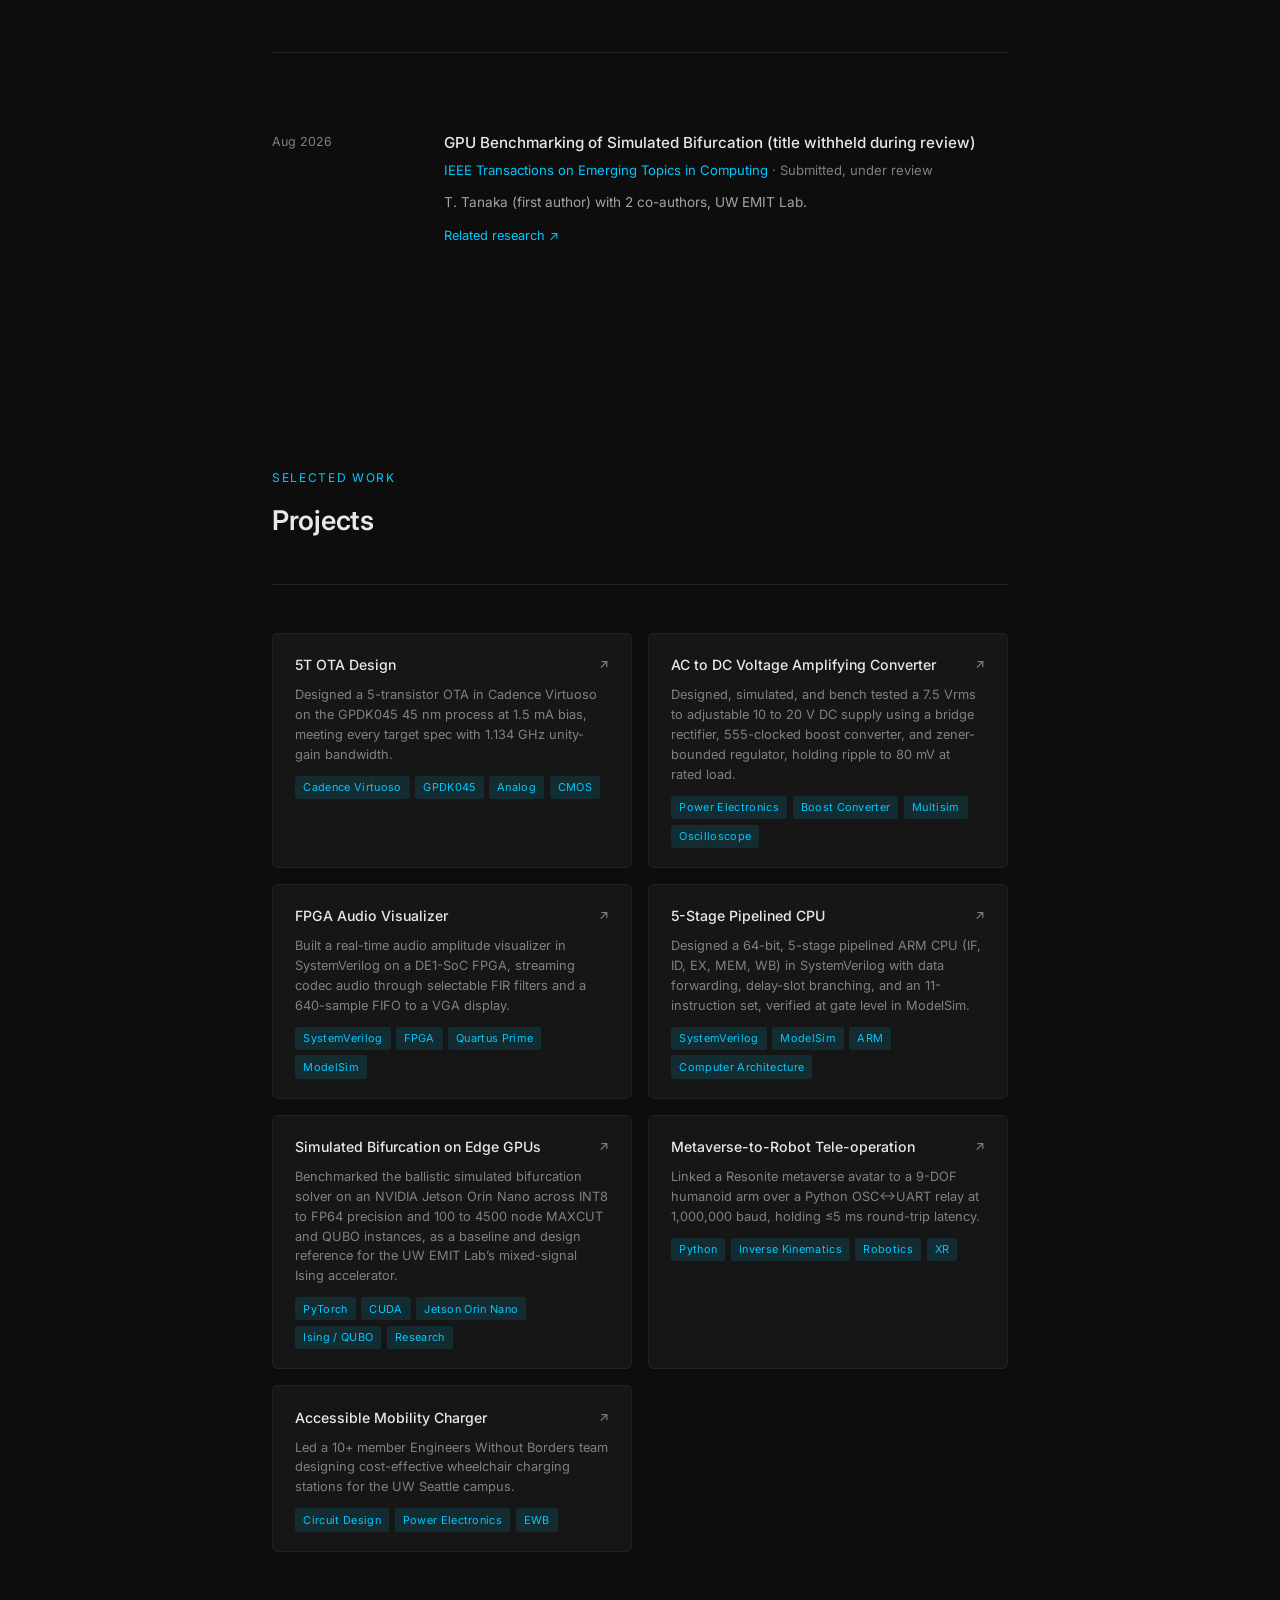
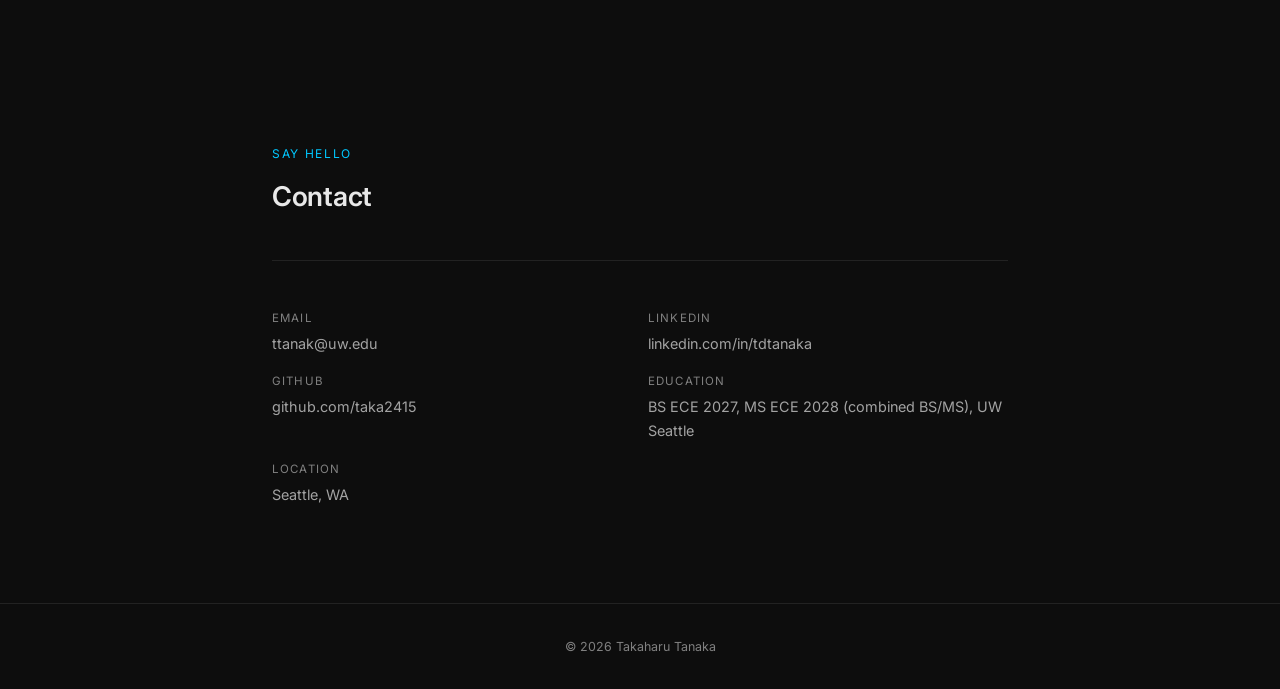
==== commit 98072a02: "Version the stylesheet URL and add Publications to the nav - Append a version query to style.css on " ====
--- a/index.html
+++ b/index.html
@@ -13,7 +13,7 @@
   <link rel="preconnect" href="https://fonts.googleapis.com" />
   <link rel="preconnect" href="https://fonts.gstatic.com" crossorigin />
   <link href="https://fonts.googleapis.com/css2?family=Inter:wght@400;500;600&display=swap" rel="stylesheet" />
-  <link rel="stylesheet" href="style.css" />
+  <link rel="stylesheet" href="style.css?v=20260920c" />
 </head>
 <body>
 
@@ -21,9 +21,9 @@
     <a class="logo" href="#hero">TT</a>
     <ul>
       <li><a href="#experience">Experience</a></li>
+      <li><a href="#publications">Publications</a></li>
       <li><a href="#projects">Projects</a></li>
       <li><a href="#contact">Contact</a></li>
-      <li><a href="https://github.com/taka2415" target="_blank" rel="noopener">GitHub</a></li>
     </ul>
   </nav>
 
--- a/style.css
+++ b/style.css
@@ -409,6 +409,34 @@
 
 figure .img-scroll img { width: 1100px; max-width: none; border: none; border-radius: 0; }
 
+.video { display: block; position: relative; aspect-ratio: 16 / 9; border: 1px solid var(--border); border-radius: 6px; overflow: hidden; }
+
+.video iframe { position: absolute; inset: 0; width: 100%; height: 100%; border: 0; }
+
+figure .video img { position: absolute; inset: 0; width: 100%; height: 100%; object-fit: cover; border: 0; border-radius: 0; }
+
+.video .play {
+  position: absolute; left: 50%; top: 50%;
+  width: 64px; height: 64px; margin: -32px 0 0 -32px;
+  border-radius: 50%;
+  background: rgba(13, 13, 13, 0.75);
+  border: 1px solid var(--accent);
+  transition: background 0.2s, transform 0.2s;
+}
+
+.video .play::after {
+  content: "";
+  position: absolute; left: 26px; top: 20px;
+  border-style: solid; border-width: 12px 0 12px 18px;
+  border-color: transparent transparent transparent var(--accent);
+}
+
+a.video:hover .play { background: rgba(0, 200, 255, 0.2); transform: scale(1.06); }
+
+figcaption a { color: var(--accent); text-decoration: none; }
+
+figcaption a:hover { text-decoration: underline; }
+
 figcaption { font-size: 0.78rem; color: var(--muted); margin-top: 0.5rem; line-height: 1.5; }
 
 .table-wrap { overflow-x: auto; margin-bottom: 1.5rem; }
@@ -456,8 +484,9 @@
 /* RESPONSIVE */
 @media (max-width: 640px) {
   nav { padding: 1rem 1.25rem; }
-  nav ul { gap: 1rem; }
-  nav ul a { font-size: 0.75rem; letter-spacing: 0.04em; }
+  nav { padding: 1rem; }
+  nav ul { gap: 0.75rem; }
+  nav ul a { font-size: 0.68rem; letter-spacing: 0.02em; }
   .timeline-item { grid-template-columns: 1fr; gap: 0.3rem; }
   .projects-grid { grid-template-columns: 1fr; }
   .contact-grid { grid-template-columns: 1fr; }
